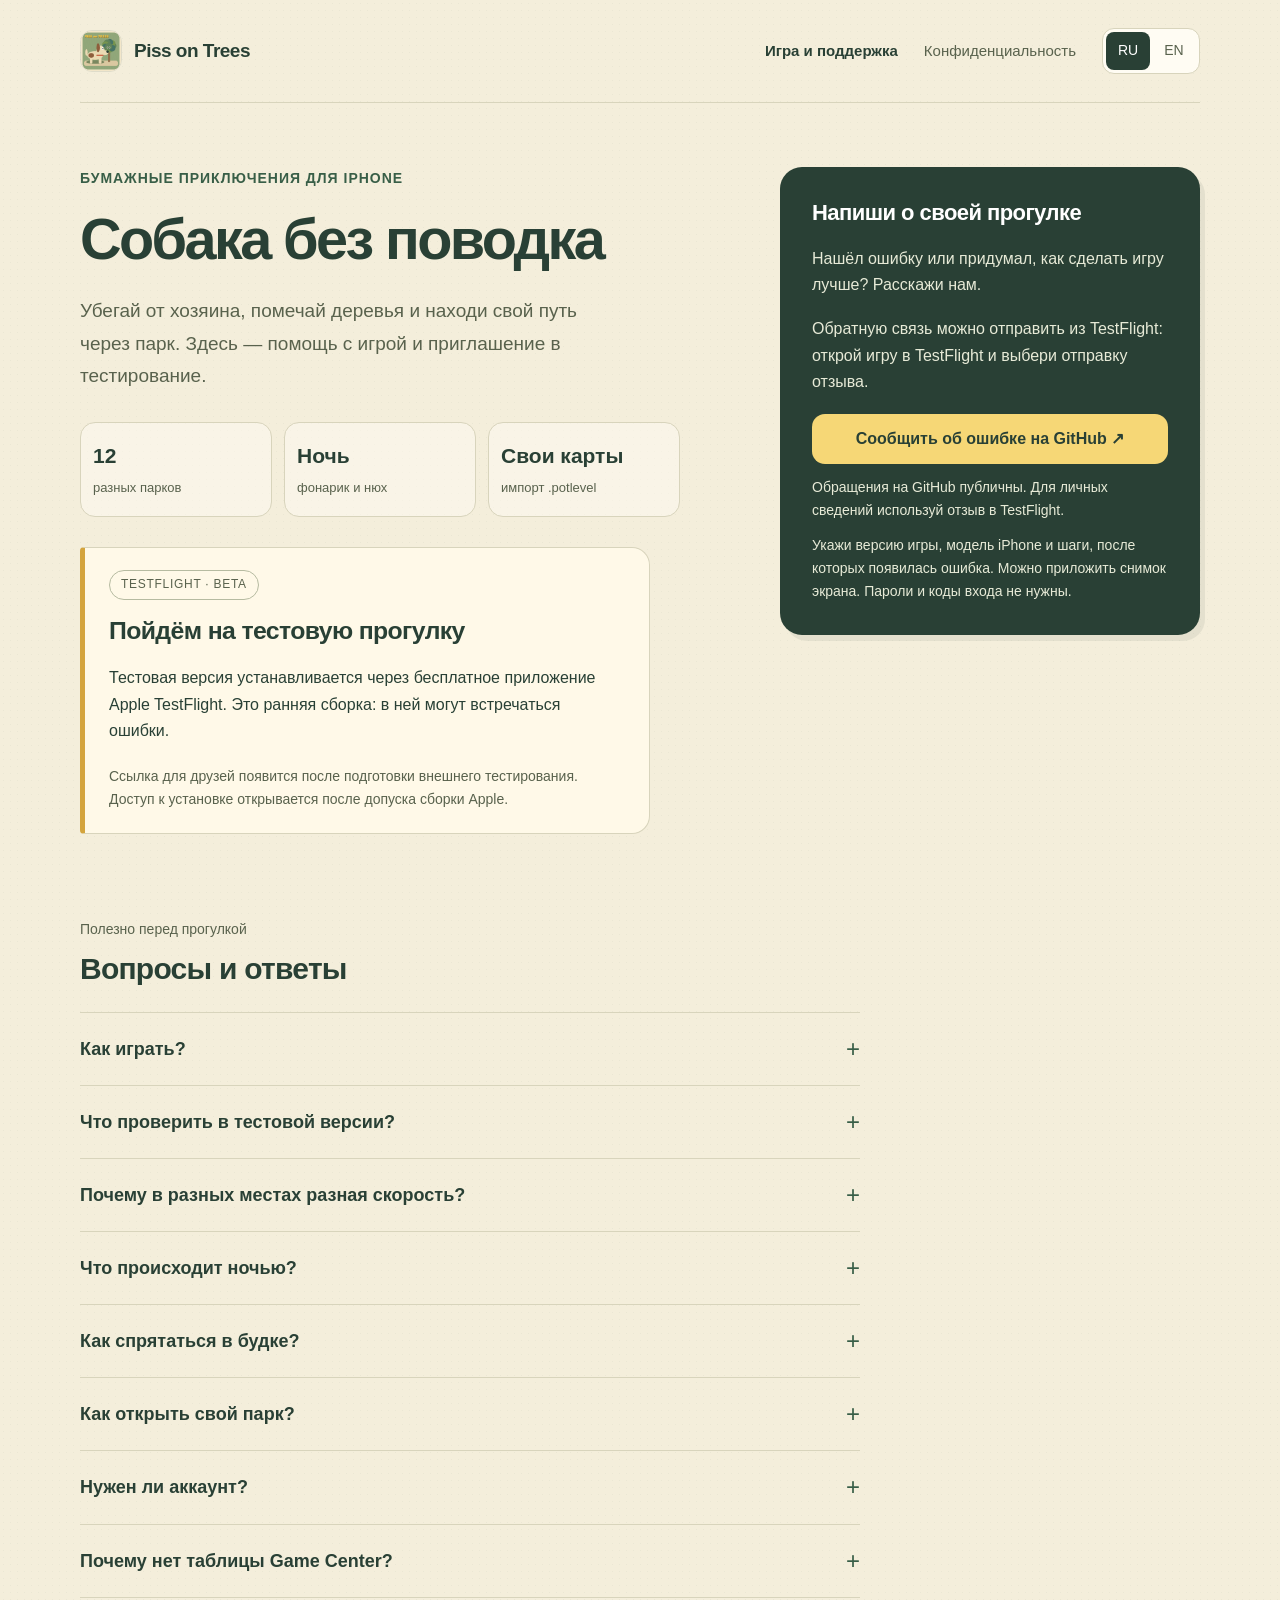
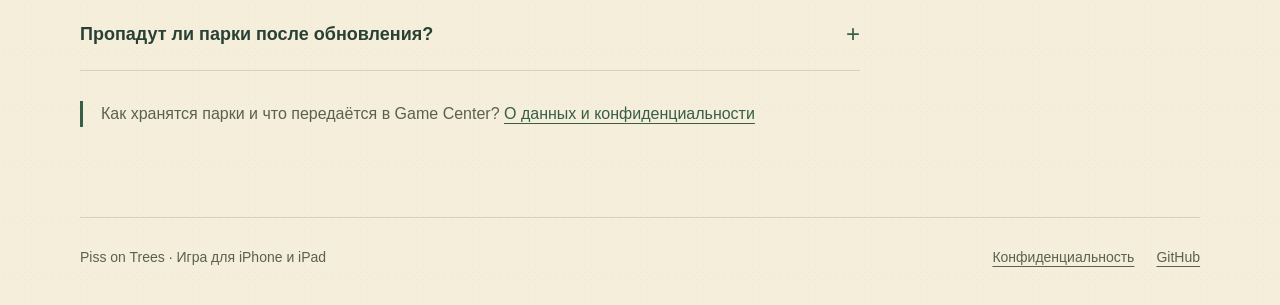
==== docs/index.html @ 1d7a7add "Add Piss on Trees support and privacy pages" ====
<!doctype html>
<html lang="ru"><head><meta charset="utf-8"><meta name="viewport" content="width=device-width,initial-scale=1"><meta name="color-scheme" content="light"><meta name="theme-color" content="#294035"><title>Собака без поводка · Piss on Trees</title><meta name="description" content="Piss on Trees для iPhone и iPad: игра, TestFlight, помощь и конфиденциальность."><meta name="referrer" content="strict-origin-when-cross-origin"><link rel="canonical" href="https://travinov.github.io/piss-on-trees-support/"><link rel="alternate" hreflang="ru" href="https://travinov.github.io/piss-on-trees-support/"><link rel="alternate" hreflang="en" href="https://travinov.github.io/piss-on-trees-support/en/"><link rel="icon" type="image/png" href="./assets/app-icon.png"><link rel="apple-touch-icon" href="./assets/app-icon.png"><link rel="stylesheet" href="./assets/site.css"><script src="./assets/site.js" defer></script></head><body><a class="skip" href="#main">Перейти к содержимому</a><div class="wrap"><header class="header"><a class="brand" href="./"><img src="./assets/app-icon.png" alt="" width="42" height="42">Piss on Trees</a><nav class="nav" aria-label="Основная навигация"><a href="./" aria-current="page">Игра и поддержка</a><a href="./privacy/">Конфиденциальность</a><div class="languages" aria-label="Язык сайта"><a href="./" lang="ru" hreflang="ru" aria-label="Русский" aria-current="true">RU</a><a href="./en/" lang="en" hreflang="en" aria-label="English">EN</a></div></nav></header><main id="main"><div class="intro"><div><p class="eyebrow">Бумажные приключения для iPhone</p><h1>Собака без поводка</h1><p class="lead">Убегай от хозяина, помечай деревья и находи свой путь через парк. Здесь — помощь с игрой и приглашение в тестирование.</p><div class="features"><div class="feature"><strong>12</strong><span>разных парков</span></div><div class="feature"><strong>Ночь</strong><span>фонарик и нюх</span></div><div class="feature"><strong>Свои карты</strong><span>импорт .potlevel</span></div></div><section class="beta" aria-labelledby="beta-title"><span class="badge">TestFlight · beta</span><h2 id="beta-title">Пойдём на тестовую прогулку</h2><p>Тестовая версия устанавливается через бесплатное приложение Apple TestFlight. Это ранняя сборка: в ней могут встречаться ошибки.</p><p class="privacy-state">Ссылка для друзей появится после подготовки внешнего тестирования. Доступ к установке открывается после допуска сборки Apple.</p></section></div><aside class="contact" aria-labelledby="contact-title"><h2 id="contact-title">Напиши о своей прогулке</h2><p>Нашёл ошибку или придумал, как сделать игру лучше? Расскажи нам.</p><p class="contact-pending">Обратную связь можно отправить из TestFlight: открой игру в TestFlight и выбери отправку отзыва.</p><a class="primary" href="https://github.com/travinov/piss-on-trees-support/issues">Сообщить об ошибке на GitHub ↗</a><p class="small">Обращения на GitHub публичны. Для личных сведений используй отзыв в TestFlight.</p><p class="small">Укажи версию игры, модель iPhone и шаги, после которых появилась ошибка. Можно приложить снимок экрана. Пароли и коды входа не нужны.</p></aside></div><section class="faq" aria-labelledby="faq-title"><p class="section-label">Полезно перед прогулкой</p><h2 id="faq-title">Вопросы и ответы</h2><details><summary>Как играть?</summary><div class="answer"><ol><li>Выбери «На прогулку!» и начни прогулку.</li><li>Управляй собакой экранными стрелками. Подойди к дереву и нажми «Пометить».</li><li>Отметь все деревья и избегай хозяев с поводками. Деревья тоже меняют положение.</li></ol></div></details><details><summary>Что проверить в тестовой версии?</summary><div class="answer"><p>Управление стрелками, отметку деревьев, скорость на разных покрытиях, погоню, паузу, продолжение прогулки и звук. На ночной карте проверь видимость в свете фонарика и области нюха; на карте с будкой — укрытие и выход из него.</p><p>Для ошибки полезны номер парка, версия сборки, шаги воспроизведения и снимок экрана.</p></div></details><details><summary>Почему в разных местах разная скорость?</summary><div class="answer"><p>Асфальт, песок, гравий и деревянный настил по-разному влияют на движение. Покрытия могут сочетаться в одной карте.</p></div></details><details><summary>Что происходит ночью?</summary><div class="answer"><p>В ночном парке деревья и ловцы скрыты вне света фонарика хозяина и области нюха собаки. Усиленный нюх помогает ненадолго увидеть больше.</p></div></details><details><summary>Как спрятаться в будке?</summary><div class="answer"><p>В парке с будкой подойди к её входу и воспользуйся появившейся кнопкой. Пока собака прячется, хозяева теряют её и ищут случайным образом. После выхода преследование может возобновиться.</p></div></details><details><summary>Как открыть свой парк?</summary><div class="answer"><p>Сохрани файл <code>.potlevel</code> в «Файлы» на iPhone и открой его в Piss on Trees. Импортированные карты доступны в разделе «Мои парки».</p><p>Изображения и элементы карты хранятся на устройстве. Ссылка на элементе откроется только после предупреждения с адресом и твоего подтверждения.</p></div></details><details><summary>Нужен ли аккаунт?</summary><div class="answer"><p>Для прогулок регистрация в игре не нужна. Game Center подключается отдельно в «Рекордах» и не обязателен для локальной игры.</p></div></details><details><summary>Почему нет таблицы Game Center?</summary><div class="answer"><p>Онлайн-таблица ещё проходит настройку и приёмку. Её доступность зависит от сборки и сервиса Apple. В 0.2.22 игра проверяет загрузку таблицы и показывает сообщение, если она недоступна. Локальные рекорды работают независимо.</p></div></details><details><summary>Пропадут ли парки после обновления?</summary><div class="answer"><p>Обычное обновление рассчитано на сохранение локальных парков и прогресса. Сохраняй исходные файлы своих карт отдельно. Удаление приложения с устройства может удалить его локальные данные.</p></div></details></section><p class="note">Как хранятся парки и что передаётся в Game Center? <a href="./privacy/">О данных и конфиденциальности</a></p></main><footer class="footer"><p>Piss on Trees · Игра для iPhone и iPad</p><div class="footer-links"><a href="./privacy/">Конфиденциальность</a><a href="https://github.com/travinov/piss-on-trees-support/issues">GitHub</a></div></footer></div></body></html>
---- docs/assets/site.css ----
:root{color-scheme:light;--bg:#f4eedb;--paper:#fffcf3;--ink:#294035;--muted:#59624d;--line:#d8d4bc;--accent:#385e47;--focus:#a4482c;--radius:22px;font-family:-apple-system,BlinkMacSystemFont,"Segoe UI",sans-serif;font-size:16px}
*{box-sizing:border-box}html{scroll-behavior:smooth;scroll-padding-top:28px}body{margin:0;background:var(--bg);color:var(--ink);line-height:1.65}a{color:var(--accent);text-underline-offset:4px}button,input{font:inherit}button,a,summary{-webkit-tap-highlight-color:transparent}a,button,summary{touch-action:manipulation}a:focus-visible,button:focus-visible,summary:focus-visible{outline:3px solid var(--focus);outline-offset:5px}::selection{background:#f6d776}img{max-width:100%;display:block}.wrap{width:min(1120px,calc(100% - 64px));margin-inline:auto}.skip{position:absolute;left:24px;top:-100px;padding:12px 20px;background:var(--paper);z-index:5}.skip:focus{top:16px}
.header{display:flex;align-items:center;justify-content:space-between;gap:24px;padding-block:28px;border-bottom:1px solid var(--line)}.brand{display:flex;align-items:center;gap:12px;text-decoration:none;color:var(--ink);font-size:19px;font-weight:700;letter-spacing:-.4px}.brand img{width:42px;height:42px;border-radius:12px}.nav{display:flex;align-items:center;gap:26px}.nav>a{font-size:15px;color:var(--muted);text-decoration:none;padding-block:10px}.nav>a[aria-current=page]{color:var(--ink);font-weight:650}.languages{display:flex;gap:2px;border:1px solid var(--line);padding:3px;border-radius:12px;background:var(--paper)}.languages a{display:grid;place-items:center;min-height:38px;min-width:44px;padding:3px 11px;color:var(--muted);font-size:14px;text-decoration:none;border-radius:8px}.languages a[aria-current=true]{background:var(--ink);color:white}
main{padding-block:64px 72px}.intro{display:grid;grid-template-columns:1fr 420px;gap:72px;align-items:start}.eyebrow{margin:0 0 18px;color:var(--accent);font-size:14px;font-weight:650;letter-spacing:.07em;text-transform:uppercase}h1{font-size:clamp(2.2rem,4.5vw,3.65rem);letter-spacing:-.045em;line-height:1.1;font-weight:680;margin:0 0 24px;max-width:650px}h2{font-size:1.55rem;line-height:1.3;letter-spacing:-.025em;margin:0 0 18px}p{margin:0 0 18px}.lead{font-size:19px;color:var(--muted);max-width:540px;line-height:1.7}.contact{background:var(--ink);color:#fff;border-radius:var(--radius);padding:32px;box-shadow:0 16px 40px #142d4610}.contact h2{font-size:22px}.contact p{color:#e7ead7;font-size:16px}.contact .email{font-size:16px;color:#fff;text-decoration:none;overflow-wrap:anywhere}.contact .email:hover{text-decoration:underline}.contact .email-line{display:flex;align-items:center;gap:8px;justify-content:space-between;margin-block:24px 20px}.copy{display:grid;place-items:center;flex:none;width:44px;height:44px;border:1px solid #82927b;border-radius:12px;background:transparent;color:white;cursor:pointer}.copy:hover{background:#3b5744}.copy svg{width:20px;height:20px;fill:none;stroke:currentColor;stroke-width:1.8}.primary{display:flex;align-items:center;justify-content:center;gap:10px;min-height:50px;padding:12px 18px;border-radius:13px;background:#fff;color:var(--ink);font-weight:650;text-decoration:none;transition:background .18s,transform .18s}.primary:hover{background:#f6d776;transform:translateY(-1px)}.primary span{font-size:19px}.copy-status{display:block;min-height:24px;margin-top:8px;color:#e7ead7;font-size:14px}.contact .small{font-size:14px;margin:12px 0 0;color:#e7ead7}
.faq{max-width:780px;margin-top:72px}.section-label{color:var(--muted);font-size:14px;margin:0 0 8px}.faq>h2{font-size:30px;margin-bottom:24px}.faq details{border-top:1px solid var(--line)}.faq details:last-child{border-bottom:1px solid var(--line)}summary{display:flex;align-items:center;justify-content:space-between;gap:20px;padding:23px 0;font-size:18px;font-weight:590;line-height:1.45;list-style:none;cursor:pointer}summary::-webkit-details-marker{display:none}summary::after{content:'+';font-size:24px;line-height:1;font-weight:400;flex:none;color:var(--accent)}details[open] summary::after{content:'−'}.answer{padding:0 34px 24px 0;color:var(--muted)}.answer p:last-child{margin-bottom:0}.answer ol{padding-left:22px;margin:0}.answer li+li{margin-top:8px}.note{border-left:3px solid var(--accent);padding-left:18px;margin-top:30px;color:var(--muted);font-size:16px;max-width:760px}
.footer{display:flex;flex-wrap:wrap;align-items:center;justify-content:space-between;gap:16px;padding-block:28px 36px;border-top:1px solid var(--line);font-size:14px;color:var(--muted)}.footer p{margin:0}.footer a{color:var(--muted)}.footer-links{display:flex;flex-wrap:wrap;gap:22px}.legal-head{max-width:860px;min-width:0}.legal-head h1{font-size:clamp(2rem,4.2vw,3.1rem);overflow-wrap:anywhere;hyphens:auto}.updated{font-size:14px;color:var(--muted);margin-bottom:18px}.legal-layout{display:grid;grid-template-columns:220px minmax(0,1fr);gap:60px;margin-top:46px}.contents{font-size:14px;align-self:start;position:sticky;top:30px}.contents p{font-weight:650;color:var(--ink)}.contents a{display:block;text-decoration:none;color:var(--muted);padding:7px 0}.contents a:hover{color:var(--accent)}.legal{max-width:750px}.legal section+section{margin-top:40px;padding-top:36px;border-top:1px solid var(--line)}.legal p,.legal li{color:var(--muted)}.legal strong{color:var(--ink)}.legal ul{padding-left:22px}.legal li+li{margin-top:8px}.legal h2{scroll-margin-top:30px}.legal a{overflow-wrap:anywhere}.data-list{display:grid;gap:0;margin:22px 0}.data-list>div{padding:16px 0;border-bottom:1px solid var(--line)}.data-list dt{font-weight:650;margin-bottom:4px}.data-list dd{margin:0;color:var(--muted)}.owner{margin-top:24px;font-size:16px;color:var(--muted)}
@media(max-width:900px){.intro{grid-template-columns:1fr 360px;gap:32px}.nav{gap:16px}.legal-layout{grid-template-columns:170px minmax(0,1fr);gap:32px}.contact{padding:26px}}
@media(max-width:700px){.wrap{width:calc(100% - 40px)}.header{position:relative;padding-block:20px;gap:20px;flex-wrap:wrap}.nav{width:100%;justify-content:space-between;gap:12px}.languages{position:absolute;top:20px;right:0;margin-left:0}.brand{padding-right:108px}.brand img{width:36px;height:36px}.nav>a{font-size:14px}main{padding-block:40px 48px}.intro{grid-template-columns:1fr;gap:26px}h1{font-size:2.55rem;margin-bottom:20px}.lead{font-size:18px}.eyebrow{margin-bottom:14px}.contact{padding:26px}.faq{margin-top:46px}.faq>h2{font-size:27px}summary{font-size:17px;padding-block:21px}.answer{padding-right:8px}.footer{align-items:flex-start;flex-direction:column;padding-block:24px}.legal-layout{grid-template-columns:1fr;gap:32px;margin-top:28px}.contents{position:static;border-bottom:1px solid var(--line);padding-bottom:22px}.legal h2{font-size:23px}}
@media(prefers-reduced-motion:reduce){html{scroll-behavior:auto}*,*::before,*::after{transition:none!important;animation:none!important}.primary:hover{transform:none}}

body{background-image:radial-gradient(#2940350b .7px,transparent .7px);background-size:7px 7px}.brand{letter-spacing:-.5px}.brand img{border:1px solid #2940351a}.contact{box-shadow:5px 6px 0 #29403514}.intro{padding-bottom:12px}.beta{margin-top:30px;max-width:570px;background:#fff9e8;border:1px solid var(--line);border-left:5px solid #d4a43d;padding:22px 24px;border-radius:4px 18px 18px 4px}.beta .primary{background:var(--ink);color:var(--paper);margin-top:16px;display:inline-flex;padding-inline:25px}.beta .primary:hover{background:#385e47}.beta p:last-child{margin-bottom:0}.badge{display:inline-block;border:1px solid #b6bba1;border-radius:99px;padding:4px 11px;font-size:12px;letter-spacing:.06em;text-transform:uppercase;color:var(--muted);margin-bottom:15px}.features{display:grid;grid-template-columns:repeat(3,minmax(0,1fr));gap:12px;margin-top:30px;max-width:600px}.feature{padding:16px 12px;border:1px solid var(--line);border-radius:15px;background:#fffcf380}.feature strong{display:block;font-size:21px}.feature span{font-size:13px;color:var(--muted)}.contact .primary{background:#f6d776}.contact .primary:hover{background:#ffe395}.privacy-state{margin-top:20px;color:var(--muted);font-size:14px}@media(max-width:700px){.features{gap:8px}.feature{padding:13px 9px}.feature strong{font-size:18px}.brand{font-size:17px}.beta{padding:19px}.contact .email{font-size:15px}}

.footer-links a{min-width:0;overflow-wrap:anywhere}.contact-pending{color:#e7ead7}
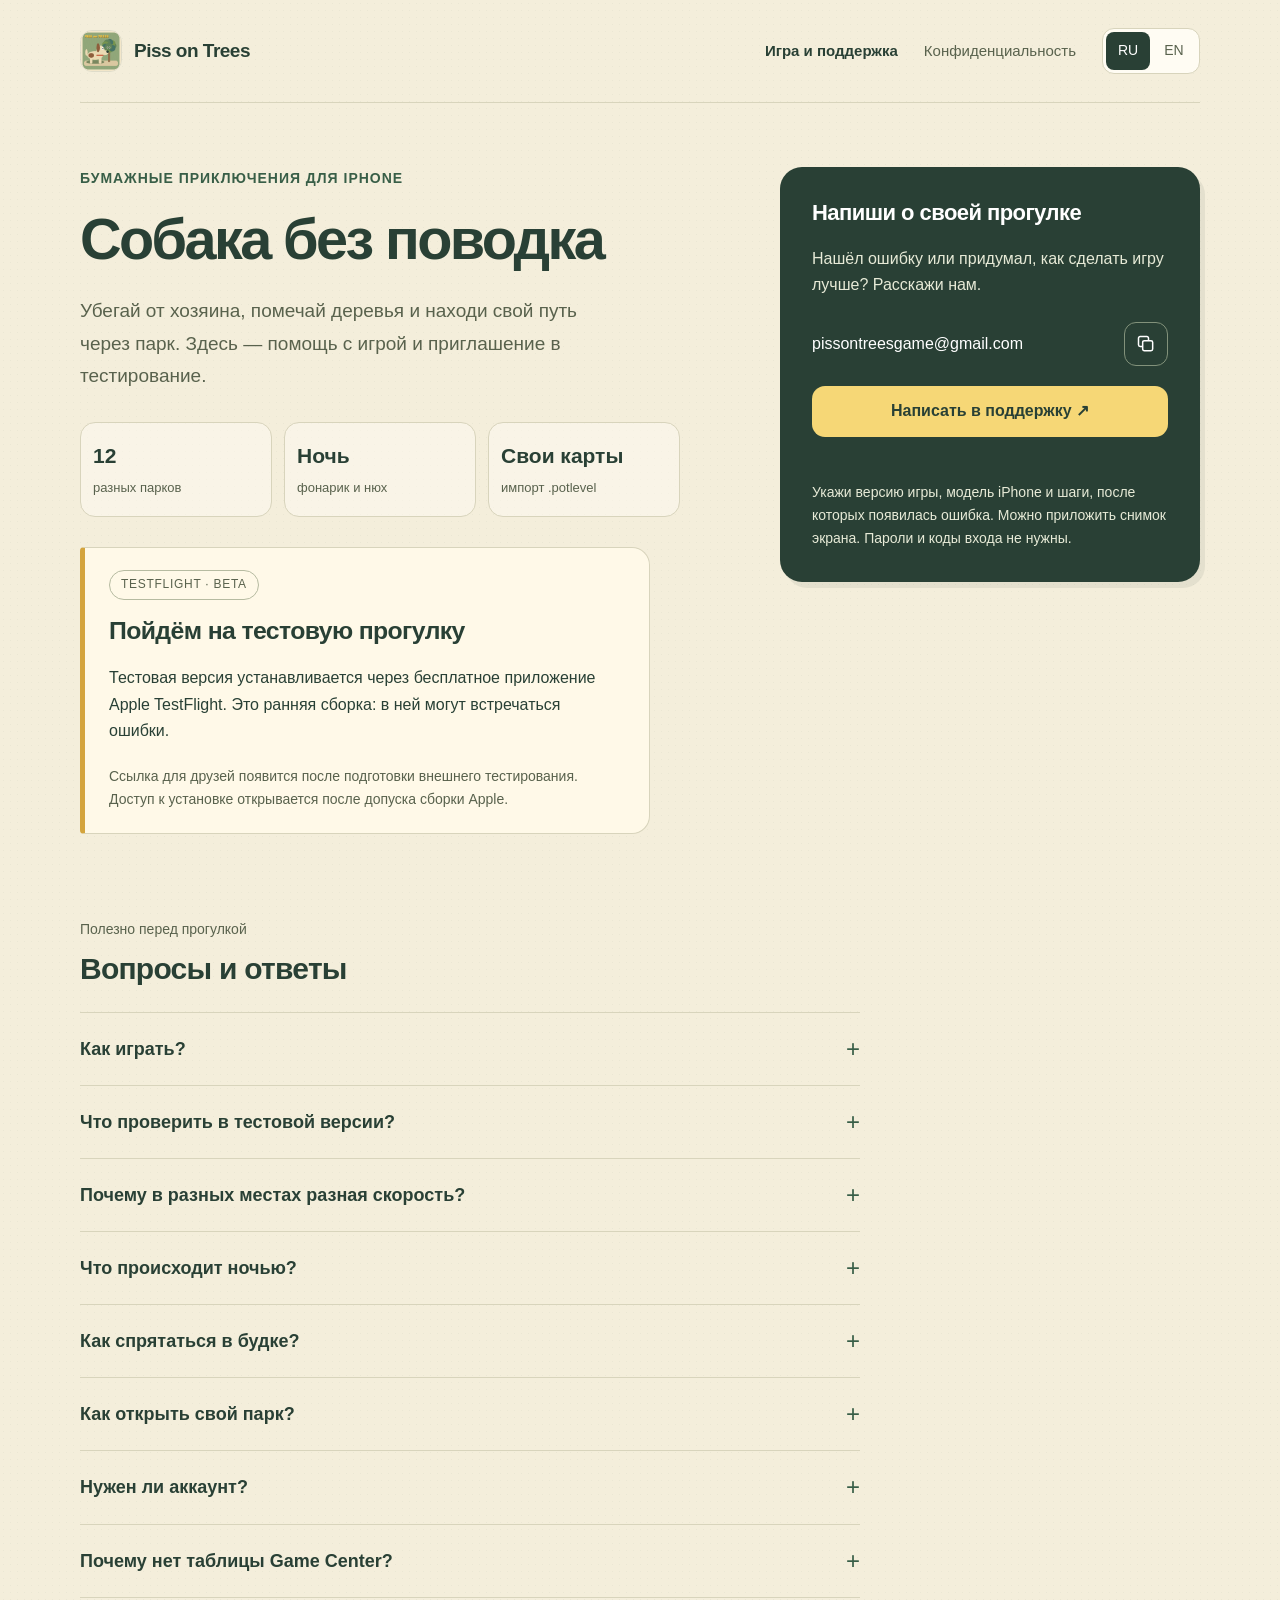
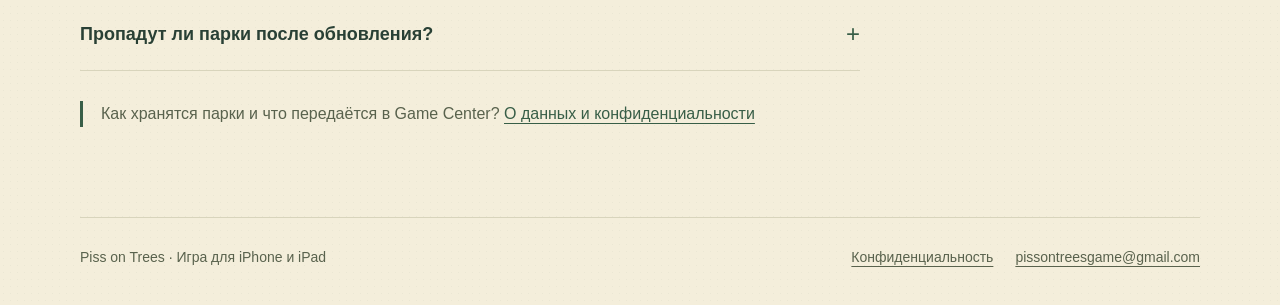
==== commit b9e0a26e: "Publish approved game support email" ====
--- a/docs/index.html
+++ b/docs/index.html
@@ -1,2 +1,2 @@
 <!doctype html>
-<html lang="ru"><head><meta charset="utf-8"><meta name="viewport" content="width=device-width,initial-scale=1"><meta name="color-scheme" content="light"><meta name="theme-color" content="#294035"><title>Собака без поводка · Piss on Trees</title><meta name="description" content="Piss on Trees для iPhone и iPad: игра, TestFlight, помощь и конфиденциальность."><meta name="referrer" content="strict-origin-when-cross-origin"><link rel="canonical" href="https://travinov.github.io/piss-on-trees-support/"><link rel="alternate" hreflang="ru" href="https://travinov.github.io/piss-on-trees-support/"><link rel="alternate" hreflang="en" href="https://travinov.github.io/piss-on-trees-support/en/"><link rel="icon" type="image/png" href="./assets/app-icon.png"><link rel="apple-touch-icon" href="./assets/app-icon.png"><link rel="stylesheet" href="./assets/site.css"><script src="./assets/site.js" defer></script></head><body><a class="skip" href="#main">Перейти к содержимому</a><div class="wrap"><header class="header"><a class="brand" href="./"><img src="./assets/app-icon.png" alt="" width="42" height="42">Piss on Trees</a><nav class="nav" aria-label="Основная навигация"><a href="./" aria-current="page">Игра и поддержка</a><a href="./privacy/">Конфиденциальность</a><div class="languages" aria-label="Язык сайта"><a href="./" lang="ru" hreflang="ru" aria-label="Русский" aria-current="true">RU</a><a href="./en/" lang="en" hreflang="en" aria-label="English">EN</a></div></nav></header><main id="main"><div class="intro"><div><p class="eyebrow">Бумажные приключения для iPhone</p><h1>Собака без поводка</h1><p class="lead">Убегай от хозяина, помечай деревья и находи свой путь через парк. Здесь — помощь с игрой и приглашение в тестирование.</p><div class="features"><div class="feature"><strong>12</strong><span>разных парков</span></div><div class="feature"><strong>Ночь</strong><span>фонарик и нюх</span></div><div class="feature"><strong>Свои карты</strong><span>импорт .potlevel</span></div></div><section class="beta" aria-labelledby="beta-title"><span class="badge">TestFlight · beta</span><h2 id="beta-title">Пойдём на тестовую прогулку</h2><p>Тестовая версия устанавливается через бесплатное приложение Apple TestFlight. Это ранняя сборка: в ней могут встречаться ошибки.</p><p class="privacy-state">Ссылка для друзей появится после подготовки внешнего тестирования. Доступ к установке открывается после допуска сборки Apple.</p></section></div><aside class="contact" aria-labelledby="contact-title"><h2 id="contact-title">Напиши о своей прогулке</h2><p>Нашёл ошибку или придумал, как сделать игру лучше? Расскажи нам.</p><p class="contact-pending">Обратную связь можно отправить из TestFlight: открой игру в TestFlight и выбери отправку отзыва.</p><a class="primary" href="https://github.com/travinov/piss-on-trees-support/issues">Сообщить об ошибке на GitHub ↗</a><p class="small">Обращения на GitHub публичны. Для личных сведений используй отзыв в TestFlight.</p><p class="small">Укажи версию игры, модель iPhone и шаги, после которых появилась ошибка. Можно приложить снимок экрана. Пароли и коды входа не нужны.</p></aside></div><section class="faq" aria-labelledby="faq-title"><p class="section-label">Полезно перед прогулкой</p><h2 id="faq-title">Вопросы и ответы</h2><details><summary>Как играть?</summary><div class="answer"><ol><li>Выбери «На прогулку!» и начни прогулку.</li><li>Управляй собакой экранными стрелками. Подойди к дереву и нажми «Пометить».</li><li>Отметь все деревья и избегай хозяев с поводками. Деревья тоже меняют положение.</li></ol></div></details><details><summary>Что проверить в тестовой версии?</summary><div class="answer"><p>Управление стрелками, отметку деревьев, скорость на разных покрытиях, погоню, паузу, продолжение прогулки и звук. На ночной карте проверь видимость в свете фонарика и области нюха; на карте с будкой — укрытие и выход из него.</p><p>Для ошибки полезны номер парка, версия сборки, шаги воспроизведения и снимок экрана.</p></div></details><details><summary>Почему в разных местах разная скорость?</summary><div class="answer"><p>Асфальт, песок, гравий и деревянный настил по-разному влияют на движение. Покрытия могут сочетаться в одной карте.</p></div></details><details><summary>Что происходит ночью?</summary><div class="answer"><p>В ночном парке деревья и ловцы скрыты вне света фонарика хозяина и области нюха собаки. Усиленный нюх помогает ненадолго увидеть больше.</p></div></details><details><summary>Как спрятаться в будке?</summary><div class="answer"><p>В парке с будкой подойди к её входу и воспользуйся появившейся кнопкой. Пока собака прячется, хозяева теряют её и ищут случайным образом. После выхода преследование может возобновиться.</p></div></details><details><summary>Как открыть свой парк?</summary><div class="answer"><p>Сохрани файл <code>.potlevel</code> в «Файлы» на iPhone и открой его в Piss on Trees. Импортированные карты доступны в разделе «Мои парки».</p><p>Изображения и элементы карты хранятся на устройстве. Ссылка на элементе откроется только после предупреждения с адресом и твоего подтверждения.</p></div></details><details><summary>Нужен ли аккаунт?</summary><div class="answer"><p>Для прогулок регистрация в игре не нужна. Game Center подключается отдельно в «Рекордах» и не обязателен для локальной игры.</p></div></details><details><summary>Почему нет таблицы Game Center?</summary><div class="answer"><p>Онлайн-таблица ещё проходит настройку и приёмку. Её доступность зависит от сборки и сервиса Apple. В 0.2.22 игра проверяет загрузку таблицы и показывает сообщение, если она недоступна. Локальные рекорды работают независимо.</p></div></details><details><summary>Пропадут ли парки после обновления?</summary><div class="answer"><p>Обычное обновление рассчитано на сохранение локальных парков и прогресса. Сохраняй исходные файлы своих карт отдельно. Удаление приложения с устройства может удалить его локальные данные.</p></div></details></section><p class="note">Как хранятся парки и что передаётся в Game Center? <a href="./privacy/">О данных и конфиденциальности</a></p></main><footer class="footer"><p>Piss on Trees · Игра для iPhone и iPad</p><div class="footer-links"><a href="./privacy/">Конфиденциальность</a><a href="https://github.com/travinov/piss-on-trees-support/issues">GitHub</a></div></footer></div></body></html>
+<html lang="ru"><head><meta charset="utf-8"><meta name="viewport" content="width=device-width,initial-scale=1"><meta name="color-scheme" content="light"><meta name="theme-color" content="#294035"><title>Собака без поводка · Piss on Trees</title><meta name="description" content="Piss on Trees для iPhone и iPad: игра, TestFlight, помощь и конфиденциальность."><meta name="referrer" content="strict-origin-when-cross-origin"><link rel="canonical" href="https://travinov.github.io/piss-on-trees-support/"><link rel="alternate" hreflang="ru" href="https://travinov.github.io/piss-on-trees-support/"><link rel="alternate" hreflang="en" href="https://travinov.github.io/piss-on-trees-support/en/"><link rel="icon" type="image/png" href="./assets/app-icon.png"><link rel="apple-touch-icon" href="./assets/app-icon.png"><link rel="stylesheet" href="./assets/site.css"><script src="./assets/site.js" defer></script></head><body><a class="skip" href="#main">Перейти к содержимому</a><div class="wrap"><header class="header"><a class="brand" href="./"><img src="./assets/app-icon.png" alt="" width="42" height="42">Piss on Trees</a><nav class="nav" aria-label="Основная навигация"><a href="./" aria-current="page">Игра и поддержка</a><a href="./privacy/">Конфиденциальность</a><div class="languages" aria-label="Язык сайта"><a href="./" lang="ru" hreflang="ru" aria-label="Русский" aria-current="true">RU</a><a href="./en/" lang="en" hreflang="en" aria-label="English">EN</a></div></nav></header><main id="main"><div class="intro"><div><p class="eyebrow">Бумажные приключения для iPhone</p><h1>Собака без поводка</h1><p class="lead">Убегай от хозяина, помечай деревья и находи свой путь через парк. Здесь — помощь с игрой и приглашение в тестирование.</p><div class="features"><div class="feature"><strong>12</strong><span>разных парков</span></div><div class="feature"><strong>Ночь</strong><span>фонарик и нюх</span></div><div class="feature"><strong>Свои карты</strong><span>импорт .potlevel</span></div></div><section class="beta" aria-labelledby="beta-title"><span class="badge">TestFlight · beta</span><h2 id="beta-title">Пойдём на тестовую прогулку</h2><p>Тестовая версия устанавливается через бесплатное приложение Apple TestFlight. Это ранняя сборка: в ней могут встречаться ошибки.</p><p class="privacy-state">Ссылка для друзей появится после подготовки внешнего тестирования. Доступ к установке открывается после допуска сборки Apple.</p></section></div><aside class="contact" aria-labelledby="contact-title"><h2 id="contact-title">Напиши о своей прогулке</h2><p>Нашёл ошибку или придумал, как сделать игру лучше? Расскажи нам.</p><div class="email-line"><a class="email" href="mailto:pissontreesgame@gmail.com?subject=Piss%20on%20Trees%20%E2%80%94%20%D0%BE%D0%B1%D1%80%D0%B0%D1%82%D0%BD%D0%B0%D1%8F%20%D1%81%D0%B2%D1%8F%D0%B7%D1%8C&amp;body=%D0%97%D0%B4%D1%80%D0%B0%D0%B2%D1%81%D1%82%D0%B2%D1%83%D0%B9%D1%82%D0%B5%21%0D%0A%0D%0A%D0%A7%D1%82%D0%BE%20%D0%BF%D1%80%D0%BE%D0%B8%D0%B7%D0%BE%D1%88%D0%BB%D0%BE%3A%0D%0A%0D%0A%D0%A7%D1%82%D0%BE%20%D0%BE%D0%B6%D0%B8%D0%B4%D0%B0%D0%BB%D0%BE%D1%81%D1%8C%3A%0D%0A%0D%0A%D0%92%D0%B5%D1%80%D1%81%D0%B8%D1%8F%20%D0%B8%D0%B3%D1%80%D1%8B%20%D0%B8%20%D0%BD%D0%BE%D0%BC%D0%B5%D1%80%20%D1%81%D0%B1%D0%BE%D1%80%D0%BA%D0%B8%3A%0D%0A%D0%9C%D0%BE%D0%B4%D0%B5%D0%BB%D1%8C%20%D1%83%D1%81%D1%82%D1%80%D0%BE%D0%B9%D1%81%D1%82%D0%B2%D0%B0%20%D0%B8%20%D0%B2%D0%B5%D1%80%D1%81%D0%B8%D1%8F%20iOS%3A%0D%0A">pissontreesgame<wbr>@gmail.com</a><button class="copy" type="button" data-copy-email="pissontreesgame@gmail.com" data-success="Адрес скопирован" data-fallback="Выдели адрес и скопируй его вручную." aria-label="Скопировать email" aria-describedby="copy-status"><svg viewBox="0 0 24 24" aria-hidden="true"><rect x="8" y="8" width="12" height="12" rx="2"/><path d="M15 8V5a2 2 0 0 0-2-2H5a2 2 0 0 0-2 2v8a2 2 0 0 0 2 2h3"/></svg></button></div><a class="primary" href="mailto:pissontreesgame@gmail.com?subject=Piss%20on%20Trees%20%E2%80%94%20%D0%BE%D0%B1%D1%80%D0%B0%D1%82%D0%BD%D0%B0%D1%8F%20%D1%81%D0%B2%D1%8F%D0%B7%D1%8C&amp;body=%D0%97%D0%B4%D1%80%D0%B0%D0%B2%D1%81%D1%82%D0%B2%D1%83%D0%B9%D1%82%D0%B5%21%0D%0A%0D%0A%D0%A7%D1%82%D0%BE%20%D0%BF%D1%80%D0%BE%D0%B8%D0%B7%D0%BE%D1%88%D0%BB%D0%BE%3A%0D%0A%0D%0A%D0%A7%D1%82%D0%BE%20%D0%BE%D0%B6%D0%B8%D0%B4%D0%B0%D0%BB%D0%BE%D1%81%D1%8C%3A%0D%0A%0D%0A%D0%92%D0%B5%D1%80%D1%81%D0%B8%D1%8F%20%D0%B8%D0%B3%D1%80%D1%8B%20%D0%B8%20%D0%BD%D0%BE%D0%BC%D0%B5%D1%80%20%D1%81%D0%B1%D0%BE%D1%80%D0%BA%D0%B8%3A%0D%0A%D0%9C%D0%BE%D0%B4%D0%B5%D0%BB%D1%8C%20%D1%83%D1%81%D1%82%D1%80%D0%BE%D0%B9%D1%81%D1%82%D0%B2%D0%B0%20%D0%B8%20%D0%B2%D0%B5%D1%80%D1%81%D0%B8%D1%8F%20iOS%3A%0D%0A">Написать в поддержку ↗</a><span id="copy-status" class="copy-status" role="status" aria-live="polite"></span><p class="small">Укажи версию игры, модель iPhone и шаги, после которых появилась ошибка. Можно приложить снимок экрана. Пароли и коды входа не нужны.</p></aside></div><section class="faq" aria-labelledby="faq-title"><p class="section-label">Полезно перед прогулкой</p><h2 id="faq-title">Вопросы и ответы</h2><details><summary>Как играть?</summary><div class="answer"><ol><li>Выбери «На прогулку!» и начни прогулку.</li><li>Управляй собакой экранными стрелками. Подойди к дереву и нажми «Пометить».</li><li>Отметь все деревья и избегай хозяев с поводками. Деревья тоже меняют положение.</li></ol></div></details><details><summary>Что проверить в тестовой версии?</summary><div class="answer"><p>Управление стрелками, отметку деревьев, скорость на разных покрытиях, погоню, паузу, продолжение прогулки и звук. На ночной карте проверь видимость в свете фонарика и области нюха; на карте с будкой — укрытие и выход из него.</p><p>Для ошибки полезны номер парка, версия сборки, шаги воспроизведения и снимок экрана.</p></div></details><details><summary>Почему в разных местах разная скорость?</summary><div class="answer"><p>Асфальт, песок, гравий и деревянный настил по-разному влияют на движение. Покрытия могут сочетаться в одной карте.</p></div></details><details><summary>Что происходит ночью?</summary><div class="answer"><p>В ночном парке деревья и ловцы скрыты вне света фонарика хозяина и области нюха собаки. Усиленный нюх помогает ненадолго увидеть больше.</p></div></details><details><summary>Как спрятаться в будке?</summary><div class="answer"><p>В парке с будкой подойди к её входу и воспользуйся появившейся кнопкой. Пока собака прячется, хозяева теряют её и ищут случайным образом. После выхода преследование может возобновиться.</p></div></details><details><summary>Как открыть свой парк?</summary><div class="answer"><p>Сохрани файл <code>.potlevel</code> в «Файлы» на iPhone и открой его в Piss on Trees. Импортированные карты доступны в разделе «Мои парки».</p><p>Изображения и элементы карты хранятся на устройстве. Ссылка на элементе откроется только после предупреждения с адресом и твоего подтверждения.</p></div></details><details><summary>Нужен ли аккаунт?</summary><div class="answer"><p>Для прогулок регистрация в игре не нужна. Game Center подключается отдельно в «Рекордах» и не обязателен для локальной игры.</p></div></details><details><summary>Почему нет таблицы Game Center?</summary><div class="answer"><p>Онлайн-таблица ещё проходит настройку и приёмку. Её доступность зависит от сборки и сервиса Apple. В 0.2.22 игра проверяет загрузку таблицы и показывает сообщение, если она недоступна. Локальные рекорды работают независимо.</p></div></details><details><summary>Пропадут ли парки после обновления?</summary><div class="answer"><p>Обычное обновление рассчитано на сохранение локальных парков и прогресса. Сохраняй исходные файлы своих карт отдельно. Удаление приложения с устройства может удалить его локальные данные.</p></div></details></section><p class="note">Как хранятся парки и что передаётся в Game Center? <a href="./privacy/">О данных и конфиденциальности</a></p></main><footer class="footer"><p>Piss on Trees · Игра для iPhone и iPad</p><div class="footer-links"><a href="./privacy/">Конфиденциальность</a><a href="mailto:pissontreesgame@gmail.com">pissontreesgame@gmail.com</a></div></footer></div></body></html>
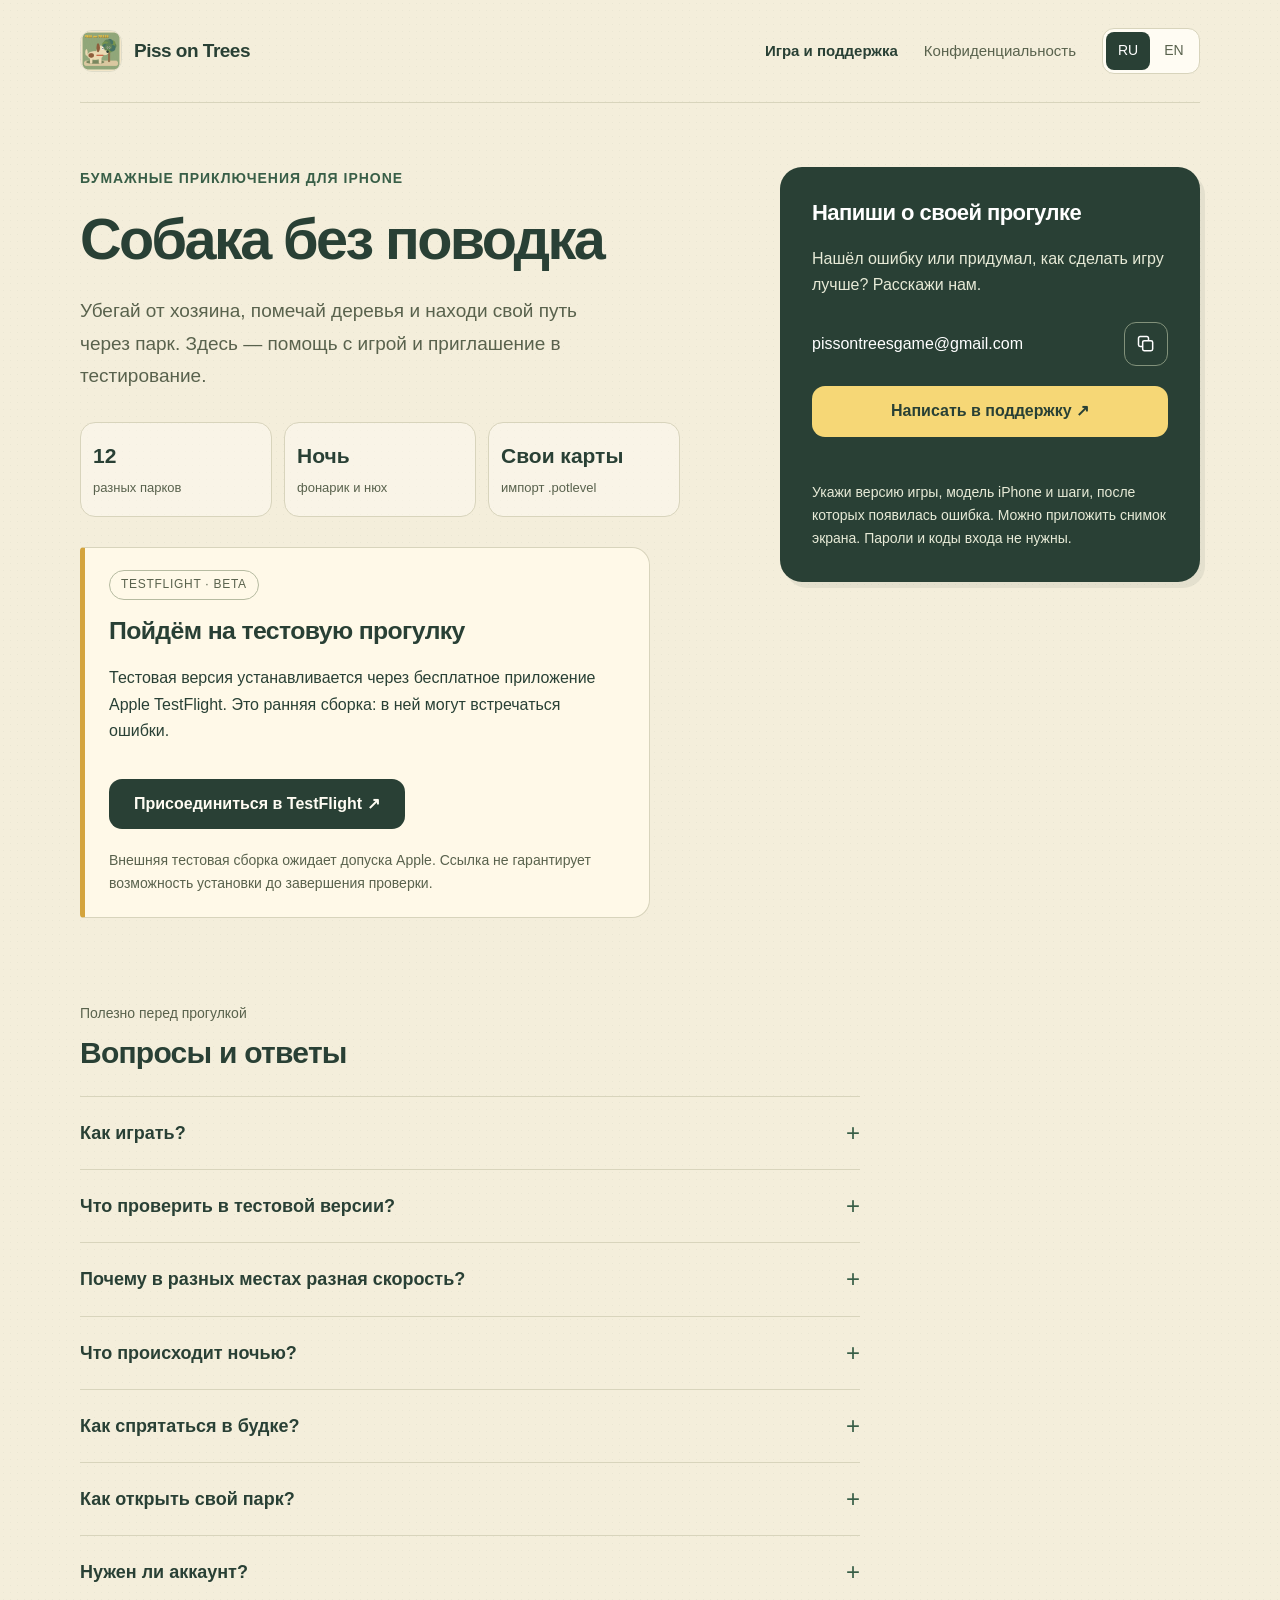
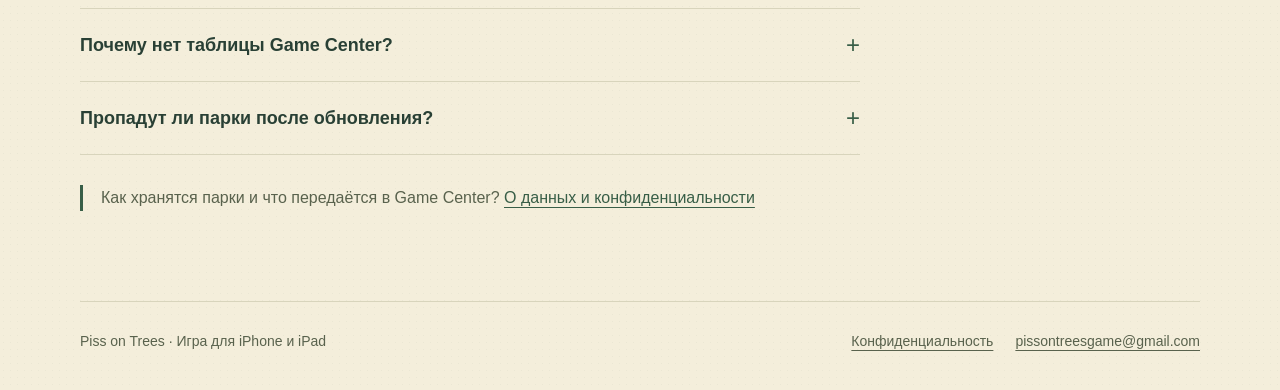
==== commit 289c9e45: "Add external TestFlight invitation with Apple review notice" ====
--- a/docs/index.html
+++ b/docs/index.html
@@ -1,2 +1,2 @@
 <!doctype html>
-<html lang="ru"><head><meta charset="utf-8"><meta name="viewport" content="width=device-width,initial-scale=1"><meta name="color-scheme" content="light"><meta name="theme-color" content="#294035"><title>Собака без поводка · Piss on Trees</title><meta name="description" content="Piss on Trees для iPhone и iPad: игра, TestFlight, помощь и конфиденциальность."><meta name="referrer" content="strict-origin-when-cross-origin"><link rel="canonical" href="https://travinov.github.io/piss-on-trees-support/"><link rel="alternate" hreflang="ru" href="https://travinov.github.io/piss-on-trees-support/"><link rel="alternate" hreflang="en" href="https://travinov.github.io/piss-on-trees-support/en/"><link rel="icon" type="image/png" href="./assets/app-icon.png"><link rel="apple-touch-icon" href="./assets/app-icon.png"><link rel="stylesheet" href="./assets/site.css"><script src="./assets/site.js" defer></script></head><body><a class="skip" href="#main">Перейти к содержимому</a><div class="wrap"><header class="header"><a class="brand" href="./"><img src="./assets/app-icon.png" alt="" width="42" height="42">Piss on Trees</a><nav class="nav" aria-label="Основная навигация"><a href="./" aria-current="page">Игра и поддержка</a><a href="./privacy/">Конфиденциальность</a><div class="languages" aria-label="Язык сайта"><a href="./" lang="ru" hreflang="ru" aria-label="Русский" aria-current="true">RU</a><a href="./en/" lang="en" hreflang="en" aria-label="English">EN</a></div></nav></header><main id="main"><div class="intro"><div><p class="eyebrow">Бумажные приключения для iPhone</p><h1>Собака без поводка</h1><p class="lead">Убегай от хозяина, помечай деревья и находи свой путь через парк. Здесь — помощь с игрой и приглашение в тестирование.</p><div class="features"><div class="feature"><strong>12</strong><span>разных парков</span></div><div class="feature"><strong>Ночь</strong><span>фонарик и нюх</span></div><div class="feature"><strong>Свои карты</strong><span>импорт .potlevel</span></div></div><section class="beta" aria-labelledby="beta-title"><span class="badge">TestFlight · beta</span><h2 id="beta-title">Пойдём на тестовую прогулку</h2><p>Тестовая версия устанавливается через бесплатное приложение Apple TestFlight. Это ранняя сборка: в ней могут встречаться ошибки.</p><p class="privacy-state">Ссылка для друзей появится после подготовки внешнего тестирования. Доступ к установке открывается после допуска сборки Apple.</p></section></div><aside class="contact" aria-labelledby="contact-title"><h2 id="contact-title">Напиши о своей прогулке</h2><p>Нашёл ошибку или придумал, как сделать игру лучше? Расскажи нам.</p><div class="email-line"><a class="email" href="mailto:pissontreesgame@gmail.com?subject=Piss%20on%20Trees%20%E2%80%94%20%D0%BE%D0%B1%D1%80%D0%B0%D1%82%D0%BD%D0%B0%D1%8F%20%D1%81%D0%B2%D1%8F%D0%B7%D1%8C&amp;body=%D0%97%D0%B4%D1%80%D0%B0%D0%B2%D1%81%D1%82%D0%B2%D1%83%D0%B9%D1%82%D0%B5%21%0D%0A%0D%0A%D0%A7%D1%82%D0%BE%20%D0%BF%D1%80%D0%BE%D0%B8%D0%B7%D0%BE%D1%88%D0%BB%D0%BE%3A%0D%0A%0D%0A%D0%A7%D1%82%D0%BE%20%D0%BE%D0%B6%D0%B8%D0%B4%D0%B0%D0%BB%D0%BE%D1%81%D1%8C%3A%0D%0A%0D%0A%D0%92%D0%B5%D1%80%D1%81%D0%B8%D1%8F%20%D0%B8%D0%B3%D1%80%D1%8B%20%D0%B8%20%D0%BD%D0%BE%D0%BC%D0%B5%D1%80%20%D1%81%D0%B1%D0%BE%D1%80%D0%BA%D0%B8%3A%0D%0A%D0%9C%D0%BE%D0%B4%D0%B5%D0%BB%D1%8C%20%D1%83%D1%81%D1%82%D1%80%D0%BE%D0%B9%D1%81%D1%82%D0%B2%D0%B0%20%D0%B8%20%D0%B2%D0%B5%D1%80%D1%81%D0%B8%D1%8F%20iOS%3A%0D%0A">pissontreesgame<wbr>@gmail.com</a><button class="copy" type="button" data-copy-email="pissontreesgame@gmail.com" data-success="Адрес скопирован" data-fallback="Выдели адрес и скопируй его вручную." aria-label="Скопировать email" aria-describedby="copy-status"><svg viewBox="0 0 24 24" aria-hidden="true"><rect x="8" y="8" width="12" height="12" rx="2"/><path d="M15 8V5a2 2 0 0 0-2-2H5a2 2 0 0 0-2 2v8a2 2 0 0 0 2 2h3"/></svg></button></div><a class="primary" href="mailto:pissontreesgame@gmail.com?subject=Piss%20on%20Trees%20%E2%80%94%20%D0%BE%D0%B1%D1%80%D0%B0%D1%82%D0%BD%D0%B0%D1%8F%20%D1%81%D0%B2%D1%8F%D0%B7%D1%8C&amp;body=%D0%97%D0%B4%D1%80%D0%B0%D0%B2%D1%81%D1%82%D0%B2%D1%83%D0%B9%D1%82%D0%B5%21%0D%0A%0D%0A%D0%A7%D1%82%D0%BE%20%D0%BF%D1%80%D0%BE%D0%B8%D0%B7%D0%BE%D1%88%D0%BB%D0%BE%3A%0D%0A%0D%0A%D0%A7%D1%82%D0%BE%20%D0%BE%D0%B6%D0%B8%D0%B4%D0%B0%D0%BB%D0%BE%D1%81%D1%8C%3A%0D%0A%0D%0A%D0%92%D0%B5%D1%80%D1%81%D0%B8%D1%8F%20%D0%B8%D0%B3%D1%80%D1%8B%20%D0%B8%20%D0%BD%D0%BE%D0%BC%D0%B5%D1%80%20%D1%81%D0%B1%D0%BE%D1%80%D0%BA%D0%B8%3A%0D%0A%D0%9C%D0%BE%D0%B4%D0%B5%D0%BB%D1%8C%20%D1%83%D1%81%D1%82%D1%80%D0%BE%D0%B9%D1%81%D1%82%D0%B2%D0%B0%20%D0%B8%20%D0%B2%D0%B5%D1%80%D1%81%D0%B8%D1%8F%20iOS%3A%0D%0A">Написать в поддержку ↗</a><span id="copy-status" class="copy-status" role="status" aria-live="polite"></span><p class="small">Укажи версию игры, модель iPhone и шаги, после которых появилась ошибка. Можно приложить снимок экрана. Пароли и коды входа не нужны.</p></aside></div><section class="faq" aria-labelledby="faq-title"><p class="section-label">Полезно перед прогулкой</p><h2 id="faq-title">Вопросы и ответы</h2><details><summary>Как играть?</summary><div class="answer"><ol><li>Выбери «На прогулку!» и начни прогулку.</li><li>Управляй собакой экранными стрелками. Подойди к дереву и нажми «Пометить».</li><li>Отметь все деревья и избегай хозяев с поводками. Деревья тоже меняют положение.</li></ol></div></details><details><summary>Что проверить в тестовой версии?</summary><div class="answer"><p>Управление стрелками, отметку деревьев, скорость на разных покрытиях, погоню, паузу, продолжение прогулки и звук. На ночной карте проверь видимость в свете фонарика и области нюха; на карте с будкой — укрытие и выход из него.</p><p>Для ошибки полезны номер парка, версия сборки, шаги воспроизведения и снимок экрана.</p></div></details><details><summary>Почему в разных местах разная скорость?</summary><div class="answer"><p>Асфальт, песок, гравий и деревянный настил по-разному влияют на движение. Покрытия могут сочетаться в одной карте.</p></div></details><details><summary>Что происходит ночью?</summary><div class="answer"><p>В ночном парке деревья и ловцы скрыты вне света фонарика хозяина и области нюха собаки. Усиленный нюх помогает ненадолго увидеть больше.</p></div></details><details><summary>Как спрятаться в будке?</summary><div class="answer"><p>В парке с будкой подойди к её входу и воспользуйся появившейся кнопкой. Пока собака прячется, хозяева теряют её и ищут случайным образом. После выхода преследование может возобновиться.</p></div></details><details><summary>Как открыть свой парк?</summary><div class="answer"><p>Сохрани файл <code>.potlevel</code> в «Файлы» на iPhone и открой его в Piss on Trees. Импортированные карты доступны в разделе «Мои парки».</p><p>Изображения и элементы карты хранятся на устройстве. Ссылка на элементе откроется только после предупреждения с адресом и твоего подтверждения.</p></div></details><details><summary>Нужен ли аккаунт?</summary><div class="answer"><p>Для прогулок регистрация в игре не нужна. Game Center подключается отдельно в «Рекордах» и не обязателен для локальной игры.</p></div></details><details><summary>Почему нет таблицы Game Center?</summary><div class="answer"><p>Онлайн-таблица ещё проходит настройку и приёмку. Её доступность зависит от сборки и сервиса Apple. В 0.2.22 игра проверяет загрузку таблицы и показывает сообщение, если она недоступна. Локальные рекорды работают независимо.</p></div></details><details><summary>Пропадут ли парки после обновления?</summary><div class="answer"><p>Обычное обновление рассчитано на сохранение локальных парков и прогресса. Сохраняй исходные файлы своих карт отдельно. Удаление приложения с устройства может удалить его локальные данные.</p></div></details></section><p class="note">Как хранятся парки и что передаётся в Game Center? <a href="./privacy/">О данных и конфиденциальности</a></p></main><footer class="footer"><p>Piss on Trees · Игра для iPhone и iPad</p><div class="footer-links"><a href="./privacy/">Конфиденциальность</a><a href="mailto:pissontreesgame@gmail.com">pissontreesgame@gmail.com</a></div></footer></div></body></html>
+<html lang="ru"><head><meta charset="utf-8"><meta name="viewport" content="width=device-width,initial-scale=1"><meta name="color-scheme" content="light"><meta name="theme-color" content="#294035"><title>Собака без поводка · Piss on Trees</title><meta name="description" content="Piss on Trees для iPhone и iPad: игра, TestFlight, помощь и конфиденциальность."><meta name="referrer" content="strict-origin-when-cross-origin"><link rel="canonical" href="https://travinov.github.io/piss-on-trees-support/"><link rel="alternate" hreflang="ru" href="https://travinov.github.io/piss-on-trees-support/"><link rel="alternate" hreflang="en" href="https://travinov.github.io/piss-on-trees-support/en/"><link rel="icon" type="image/png" href="./assets/app-icon.png"><link rel="apple-touch-icon" href="./assets/app-icon.png"><link rel="stylesheet" href="./assets/site.css"><script src="./assets/site.js" defer></script></head><body><a class="skip" href="#main">Перейти к содержимому</a><div class="wrap"><header class="header"><a class="brand" href="./"><img src="./assets/app-icon.png" alt="" width="42" height="42">Piss on Trees</a><nav class="nav" aria-label="Основная навигация"><a href="./" aria-current="page">Игра и поддержка</a><a href="./privacy/">Конфиденциальность</a><div class="languages" aria-label="Язык сайта"><a href="./" lang="ru" hreflang="ru" aria-label="Русский" aria-current="true">RU</a><a href="./en/" lang="en" hreflang="en" aria-label="English">EN</a></div></nav></header><main id="main"><div class="intro"><div><p class="eyebrow">Бумажные приключения для iPhone</p><h1>Собака без поводка</h1><p class="lead">Убегай от хозяина, помечай деревья и находи свой путь через парк. Здесь — помощь с игрой и приглашение в тестирование.</p><div class="features"><div class="feature"><strong>12</strong><span>разных парков</span></div><div class="feature"><strong>Ночь</strong><span>фонарик и нюх</span></div><div class="feature"><strong>Свои карты</strong><span>импорт .potlevel</span></div></div><section class="beta" aria-labelledby="beta-title"><span class="badge">TestFlight · beta</span><h2 id="beta-title">Пойдём на тестовую прогулку</h2><p>Тестовая версия устанавливается через бесплатное приложение Apple TestFlight. Это ранняя сборка: в ней могут встречаться ошибки.</p><a class="primary" href="https://testflight.apple.com/join/24CvPr5D">Присоединиться в TestFlight ↗</a><p class="privacy-state">Внешняя тестовая сборка ожидает допуска Apple. Ссылка не гарантирует возможность установки до завершения проверки.</p></section></div><aside class="contact" aria-labelledby="contact-title"><h2 id="contact-title">Напиши о своей прогулке</h2><p>Нашёл ошибку или придумал, как сделать игру лучше? Расскажи нам.</p><div class="email-line"><a class="email" href="mailto:pissontreesgame@gmail.com?subject=Piss%20on%20Trees%20%E2%80%94%20%D0%BE%D0%B1%D1%80%D0%B0%D1%82%D0%BD%D0%B0%D1%8F%20%D1%81%D0%B2%D1%8F%D0%B7%D1%8C&amp;body=%D0%97%D0%B4%D1%80%D0%B0%D0%B2%D1%81%D1%82%D0%B2%D1%83%D0%B9%D1%82%D0%B5%21%0D%0A%0D%0A%D0%A7%D1%82%D0%BE%20%D0%BF%D1%80%D0%BE%D0%B8%D0%B7%D0%BE%D1%88%D0%BB%D0%BE%3A%0D%0A%0D%0A%D0%A7%D1%82%D0%BE%20%D0%BE%D0%B6%D0%B8%D0%B4%D0%B0%D0%BB%D0%BE%D1%81%D1%8C%3A%0D%0A%0D%0A%D0%92%D0%B5%D1%80%D1%81%D0%B8%D1%8F%20%D0%B8%D0%B3%D1%80%D1%8B%20%D0%B8%20%D0%BD%D0%BE%D0%BC%D0%B5%D1%80%20%D1%81%D0%B1%D0%BE%D1%80%D0%BA%D0%B8%3A%0D%0A%D0%9C%D0%BE%D0%B4%D0%B5%D0%BB%D1%8C%20%D1%83%D1%81%D1%82%D1%80%D0%BE%D0%B9%D1%81%D1%82%D0%B2%D0%B0%20%D0%B8%20%D0%B2%D0%B5%D1%80%D1%81%D0%B8%D1%8F%20iOS%3A%0D%0A">pissontreesgame<wbr>@gmail.com</a><button class="copy" type="button" data-copy-email="pissontreesgame@gmail.com" data-success="Адрес скопирован" data-fallback="Выдели адрес и скопируй его вручную." aria-label="Скопировать email" aria-describedby="copy-status"><svg viewBox="0 0 24 24" aria-hidden="true"><rect x="8" y="8" width="12" height="12" rx="2"/><path d="M15 8V5a2 2 0 0 0-2-2H5a2 2 0 0 0-2 2v8a2 2 0 0 0 2 2h3"/></svg></button></div><a class="primary" href="mailto:pissontreesgame@gmail.com?subject=Piss%20on%20Trees%20%E2%80%94%20%D0%BE%D0%B1%D1%80%D0%B0%D1%82%D0%BD%D0%B0%D1%8F%20%D1%81%D0%B2%D1%8F%D0%B7%D1%8C&amp;body=%D0%97%D0%B4%D1%80%D0%B0%D0%B2%D1%81%D1%82%D0%B2%D1%83%D0%B9%D1%82%D0%B5%21%0D%0A%0D%0A%D0%A7%D1%82%D0%BE%20%D0%BF%D1%80%D0%BE%D0%B8%D0%B7%D0%BE%D1%88%D0%BB%D0%BE%3A%0D%0A%0D%0A%D0%A7%D1%82%D0%BE%20%D0%BE%D0%B6%D0%B8%D0%B4%D0%B0%D0%BB%D0%BE%D1%81%D1%8C%3A%0D%0A%0D%0A%D0%92%D0%B5%D1%80%D1%81%D0%B8%D1%8F%20%D0%B8%D0%B3%D1%80%D1%8B%20%D0%B8%20%D0%BD%D0%BE%D0%BC%D0%B5%D1%80%20%D1%81%D0%B1%D0%BE%D1%80%D0%BA%D0%B8%3A%0D%0A%D0%9C%D0%BE%D0%B4%D0%B5%D0%BB%D1%8C%20%D1%83%D1%81%D1%82%D1%80%D0%BE%D0%B9%D1%81%D1%82%D0%B2%D0%B0%20%D0%B8%20%D0%B2%D0%B5%D1%80%D1%81%D0%B8%D1%8F%20iOS%3A%0D%0A">Написать в поддержку ↗</a><span id="copy-status" class="copy-status" role="status" aria-live="polite"></span><p class="small">Укажи версию игры, модель iPhone и шаги, после которых появилась ошибка. Можно приложить снимок экрана. Пароли и коды входа не нужны.</p></aside></div><section class="faq" aria-labelledby="faq-title"><p class="section-label">Полезно перед прогулкой</p><h2 id="faq-title">Вопросы и ответы</h2><details><summary>Как играть?</summary><div class="answer"><ol><li>Выбери «На прогулку!» и начни прогулку.</li><li>Управляй собакой экранными стрелками. Подойди к дереву и нажми «Пометить».</li><li>Отметь все деревья и избегай хозяев с поводками. Деревья тоже меняют положение.</li></ol></div></details><details><summary>Что проверить в тестовой версии?</summary><div class="answer"><p>Управление стрелками, отметку деревьев, скорость на разных покрытиях, погоню, паузу, продолжение прогулки и звук. На ночной карте проверь видимость в свете фонарика и области нюха; на карте с будкой — укрытие и выход из него.</p><p>Для ошибки полезны номер парка, версия сборки, шаги воспроизведения и снимок экрана.</p></div></details><details><summary>Почему в разных местах разная скорость?</summary><div class="answer"><p>Асфальт, песок, гравий и деревянный настил по-разному влияют на движение. Покрытия могут сочетаться в одной карте.</p></div></details><details><summary>Что происходит ночью?</summary><div class="answer"><p>В ночном парке деревья и ловцы скрыты вне света фонарика хозяина и области нюха собаки. Усиленный нюх помогает ненадолго увидеть больше.</p></div></details><details><summary>Как спрятаться в будке?</summary><div class="answer"><p>В парке с будкой подойди к её входу и воспользуйся появившейся кнопкой. Пока собака прячется, хозяева теряют её и ищут случайным образом. После выхода преследование может возобновиться.</p></div></details><details><summary>Как открыть свой парк?</summary><div class="answer"><p>Сохрани файл <code>.potlevel</code> в «Файлы» на iPhone и открой его в Piss on Trees. Импортированные карты доступны в разделе «Мои парки».</p><p>Изображения и элементы карты хранятся на устройстве. Ссылка на элементе откроется только после предупреждения с адресом и твоего подтверждения.</p></div></details><details><summary>Нужен ли аккаунт?</summary><div class="answer"><p>Для прогулок регистрация в игре не нужна. Game Center подключается отдельно в «Рекордах» и не обязателен для локальной игры.</p></div></details><details><summary>Почему нет таблицы Game Center?</summary><div class="answer"><p>Онлайн-таблица ещё проходит настройку и приёмку. Её доступность зависит от сборки и сервиса Apple. В 0.2.22 игра проверяет загрузку таблицы и показывает сообщение, если она недоступна. Локальные рекорды работают независимо.</p></div></details><details><summary>Пропадут ли парки после обновления?</summary><div class="answer"><p>Обычное обновление рассчитано на сохранение локальных парков и прогресса. Сохраняй исходные файлы своих карт отдельно. Удаление приложения с устройства может удалить его локальные данные.</p></div></details></section><p class="note">Как хранятся парки и что передаётся в Game Center? <a href="./privacy/">О данных и конфиденциальности</a></p></main><footer class="footer"><p>Piss on Trees · Игра для iPhone и iPad</p><div class="footer-links"><a href="./privacy/">Конфиденциальность</a><a href="mailto:pissontreesgame@gmail.com">pissontreesgame@gmail.com</a></div></footer></div></body></html>
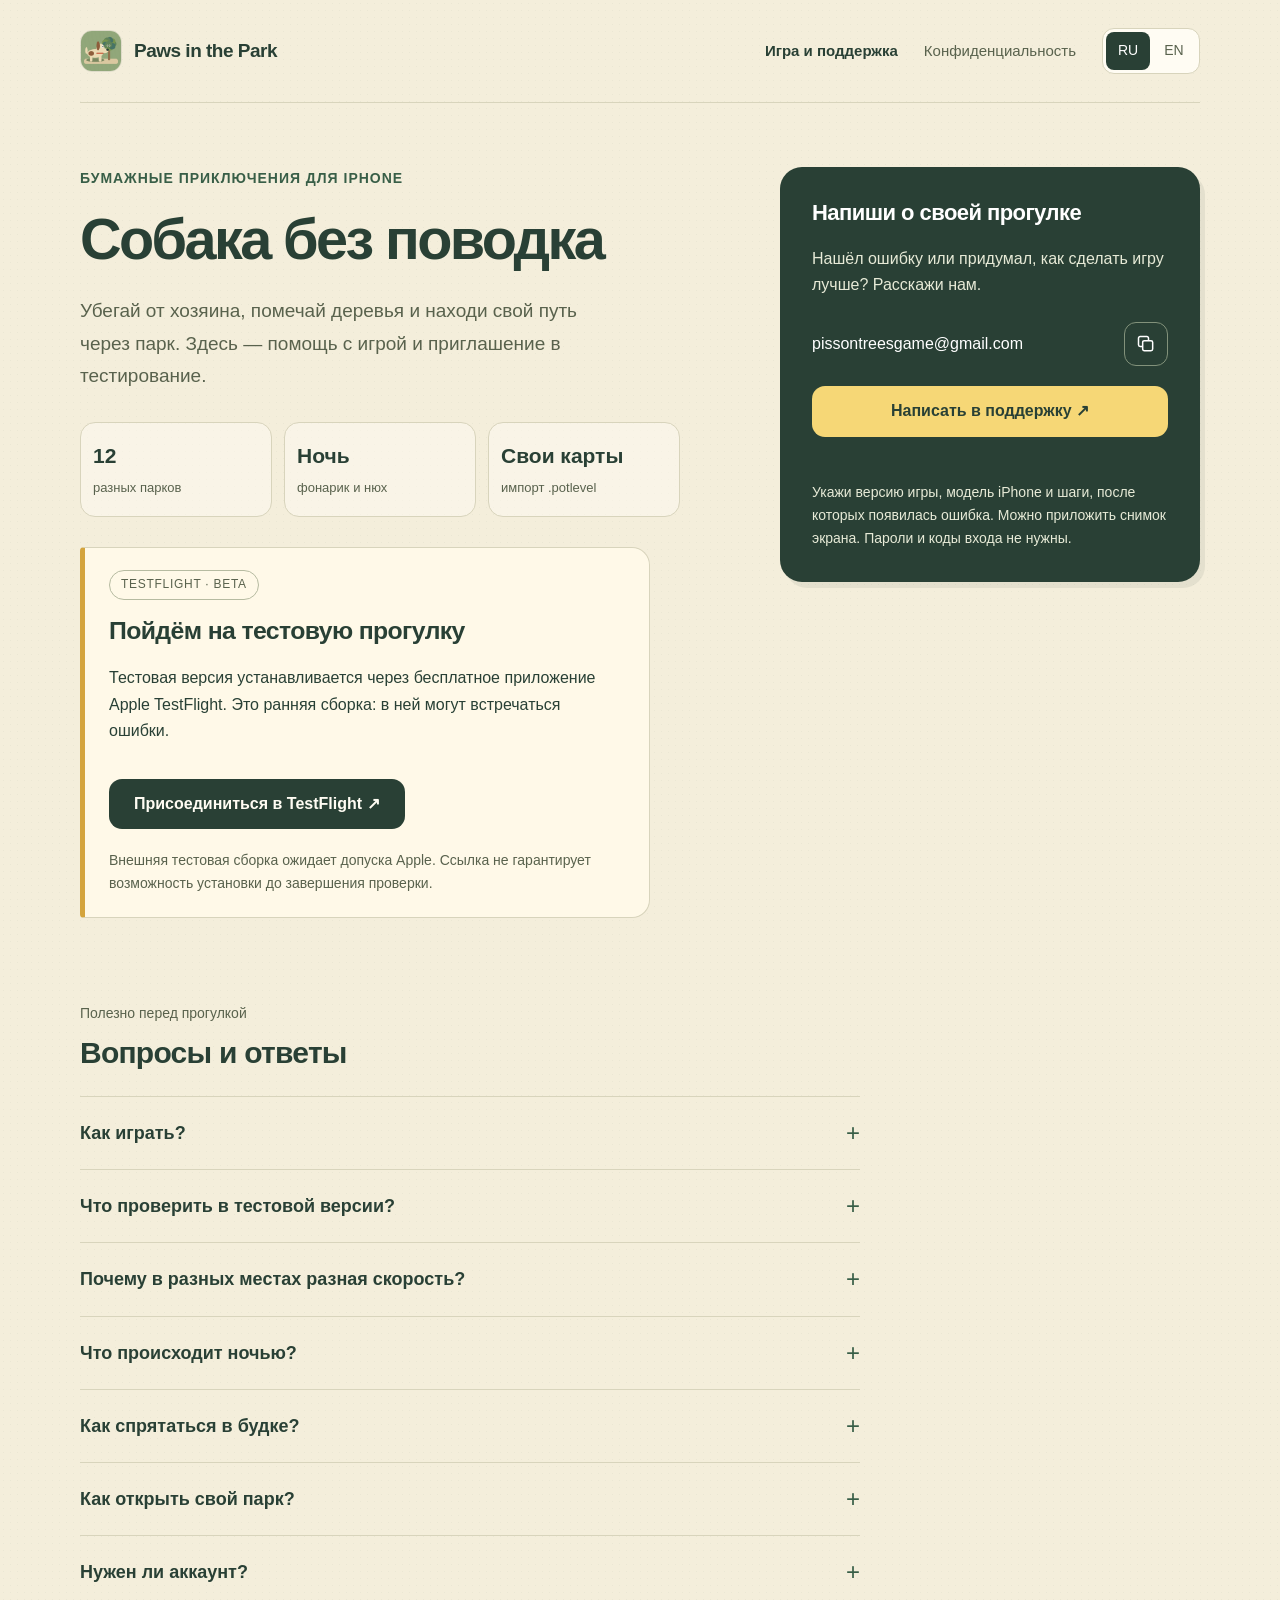
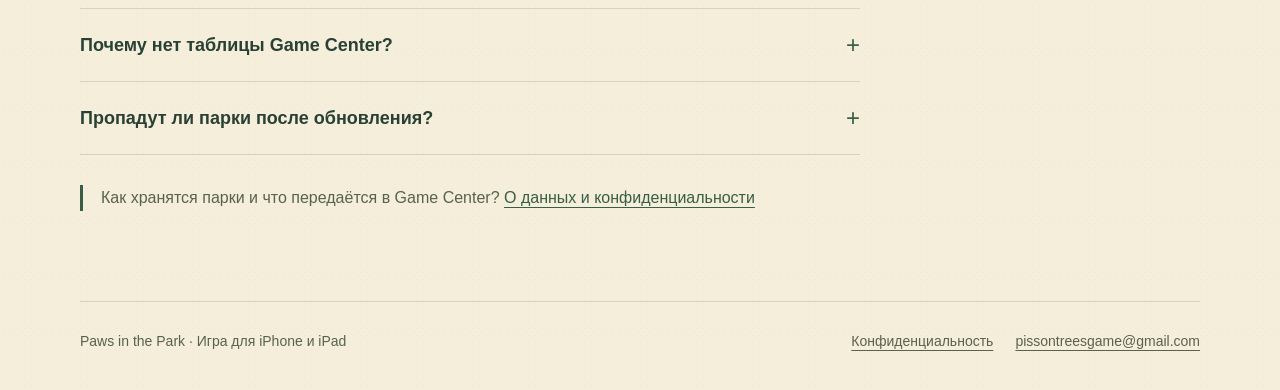
==== commit faca7c4e: "Use Paws in the Park branding and a text-free icon" ====
--- a/docs/index.html
+++ b/docs/index.html
@@ -1,2 +1,2 @@
 <!doctype html>
-<html lang="ru"><head><meta charset="utf-8"><meta name="viewport" content="width=device-width,initial-scale=1"><meta name="color-scheme" content="light"><meta name="theme-color" content="#294035"><title>Собака без поводка · Piss on Trees</title><meta name="description" content="Piss on Trees для iPhone и iPad: игра, TestFlight, помощь и конфиденциальность."><meta name="referrer" content="strict-origin-when-cross-origin"><link rel="canonical" href="https://travinov.github.io/piss-on-trees-support/"><link rel="alternate" hreflang="ru" href="https://travinov.github.io/piss-on-trees-support/"><link rel="alternate" hreflang="en" href="https://travinov.github.io/piss-on-trees-support/en/"><link rel="icon" type="image/png" href="./assets/app-icon.png"><link rel="apple-touch-icon" href="./assets/app-icon.png"><link rel="stylesheet" href="./assets/site.css"><script src="./assets/site.js" defer></script></head><body><a class="skip" href="#main">Перейти к содержимому</a><div class="wrap"><header class="header"><a class="brand" href="./"><img src="./assets/app-icon.png" alt="" width="42" height="42">Piss on Trees</a><nav class="nav" aria-label="Основная навигация"><a href="./" aria-current="page">Игра и поддержка</a><a href="./privacy/">Конфиденциальность</a><div class="languages" aria-label="Язык сайта"><a href="./" lang="ru" hreflang="ru" aria-label="Русский" aria-current="true">RU</a><a href="./en/" lang="en" hreflang="en" aria-label="English">EN</a></div></nav></header><main id="main"><div class="intro"><div><p class="eyebrow">Бумажные приключения для iPhone</p><h1>Собака без поводка</h1><p class="lead">Убегай от хозяина, помечай деревья и находи свой путь через парк. Здесь — помощь с игрой и приглашение в тестирование.</p><div class="features"><div class="feature"><strong>12</strong><span>разных парков</span></div><div class="feature"><strong>Ночь</strong><span>фонарик и нюх</span></div><div class="feature"><strong>Свои карты</strong><span>импорт .potlevel</span></div></div><section class="beta" aria-labelledby="beta-title"><span class="badge">TestFlight · beta</span><h2 id="beta-title">Пойдём на тестовую прогулку</h2><p>Тестовая версия устанавливается через бесплатное приложение Apple TestFlight. Это ранняя сборка: в ней могут встречаться ошибки.</p><a class="primary" href="https://testflight.apple.com/join/24CvPr5D">Присоединиться в TestFlight ↗</a><p class="privacy-state">Внешняя тестовая сборка ожидает допуска Apple. Ссылка не гарантирует возможность установки до завершения проверки.</p></section></div><aside class="contact" aria-labelledby="contact-title"><h2 id="contact-title">Напиши о своей прогулке</h2><p>Нашёл ошибку или придумал, как сделать игру лучше? Расскажи нам.</p><div class="email-line"><a class="email" href="mailto:pissontreesgame@gmail.com?subject=Piss%20on%20Trees%20%E2%80%94%20%D0%BE%D0%B1%D1%80%D0%B0%D1%82%D0%BD%D0%B0%D1%8F%20%D1%81%D0%B2%D1%8F%D0%B7%D1%8C&amp;body=%D0%97%D0%B4%D1%80%D0%B0%D0%B2%D1%81%D1%82%D0%B2%D1%83%D0%B9%D1%82%D0%B5%21%0D%0A%0D%0A%D0%A7%D1%82%D0%BE%20%D0%BF%D1%80%D0%BE%D0%B8%D0%B7%D0%BE%D1%88%D0%BB%D0%BE%3A%0D%0A%0D%0A%D0%A7%D1%82%D0%BE%20%D0%BE%D0%B6%D0%B8%D0%B4%D0%B0%D0%BB%D0%BE%D1%81%D1%8C%3A%0D%0A%0D%0A%D0%92%D0%B5%D1%80%D1%81%D0%B8%D1%8F%20%D0%B8%D0%B3%D1%80%D1%8B%20%D0%B8%20%D0%BD%D0%BE%D0%BC%D0%B5%D1%80%20%D1%81%D0%B1%D0%BE%D1%80%D0%BA%D0%B8%3A%0D%0A%D0%9C%D0%BE%D0%B4%D0%B5%D0%BB%D1%8C%20%D1%83%D1%81%D1%82%D1%80%D0%BE%D0%B9%D1%81%D1%82%D0%B2%D0%B0%20%D0%B8%20%D0%B2%D0%B5%D1%80%D1%81%D0%B8%D1%8F%20iOS%3A%0D%0A">pissontreesgame<wbr>@gmail.com</a><button class="copy" type="button" data-copy-email="pissontreesgame@gmail.com" data-success="Адрес скопирован" data-fallback="Выдели адрес и скопируй его вручную." aria-label="Скопировать email" aria-describedby="copy-status"><svg viewBox="0 0 24 24" aria-hidden="true"><rect x="8" y="8" width="12" height="12" rx="2"/><path d="M15 8V5a2 2 0 0 0-2-2H5a2 2 0 0 0-2 2v8a2 2 0 0 0 2 2h3"/></svg></button></div><a class="primary" href="mailto:pissontreesgame@gmail.com?subject=Piss%20on%20Trees%20%E2%80%94%20%D0%BE%D0%B1%D1%80%D0%B0%D1%82%D0%BD%D0%B0%D1%8F%20%D1%81%D0%B2%D1%8F%D0%B7%D1%8C&amp;body=%D0%97%D0%B4%D1%80%D0%B0%D0%B2%D1%81%D1%82%D0%B2%D1%83%D0%B9%D1%82%D0%B5%21%0D%0A%0D%0A%D0%A7%D1%82%D0%BE%20%D0%BF%D1%80%D0%BE%D0%B8%D0%B7%D0%BE%D1%88%D0%BB%D0%BE%3A%0D%0A%0D%0A%D0%A7%D1%82%D0%BE%20%D0%BE%D0%B6%D0%B8%D0%B4%D0%B0%D0%BB%D0%BE%D1%81%D1%8C%3A%0D%0A%0D%0A%D0%92%D0%B5%D1%80%D1%81%D0%B8%D1%8F%20%D0%B8%D0%B3%D1%80%D1%8B%20%D0%B8%20%D0%BD%D0%BE%D0%BC%D0%B5%D1%80%20%D1%81%D0%B1%D0%BE%D1%80%D0%BA%D0%B8%3A%0D%0A%D0%9C%D0%BE%D0%B4%D0%B5%D0%BB%D1%8C%20%D1%83%D1%81%D1%82%D1%80%D0%BE%D0%B9%D1%81%D1%82%D0%B2%D0%B0%20%D0%B8%20%D0%B2%D0%B5%D1%80%D1%81%D0%B8%D1%8F%20iOS%3A%0D%0A">Написать в поддержку ↗</a><span id="copy-status" class="copy-status" role="status" aria-live="polite"></span><p class="small">Укажи версию игры, модель iPhone и шаги, после которых появилась ошибка. Можно приложить снимок экрана. Пароли и коды входа не нужны.</p></aside></div><section class="faq" aria-labelledby="faq-title"><p class="section-label">Полезно перед прогулкой</p><h2 id="faq-title">Вопросы и ответы</h2><details><summary>Как играть?</summary><div class="answer"><ol><li>Выбери «На прогулку!» и начни прогулку.</li><li>Управляй собакой экранными стрелками. Подойди к дереву и нажми «Пометить».</li><li>Отметь все деревья и избегай хозяев с поводками. Деревья тоже меняют положение.</li></ol></div></details><details><summary>Что проверить в тестовой версии?</summary><div class="answer"><p>Управление стрелками, отметку деревьев, скорость на разных покрытиях, погоню, паузу, продолжение прогулки и звук. На ночной карте проверь видимость в свете фонарика и области нюха; на карте с будкой — укрытие и выход из него.</p><p>Для ошибки полезны номер парка, версия сборки, шаги воспроизведения и снимок экрана.</p></div></details><details><summary>Почему в разных местах разная скорость?</summary><div class="answer"><p>Асфальт, песок, гравий и деревянный настил по-разному влияют на движение. Покрытия могут сочетаться в одной карте.</p></div></details><details><summary>Что происходит ночью?</summary><div class="answer"><p>В ночном парке деревья и ловцы скрыты вне света фонарика хозяина и области нюха собаки. Усиленный нюх помогает ненадолго увидеть больше.</p></div></details><details><summary>Как спрятаться в будке?</summary><div class="answer"><p>В парке с будкой подойди к её входу и воспользуйся появившейся кнопкой. Пока собака прячется, хозяева теряют её и ищут случайным образом. После выхода преследование может возобновиться.</p></div></details><details><summary>Как открыть свой парк?</summary><div class="answer"><p>Сохрани файл <code>.potlevel</code> в «Файлы» на iPhone и открой его в Piss on Trees. Импортированные карты доступны в разделе «Мои парки».</p><p>Изображения и элементы карты хранятся на устройстве. Ссылка на элементе откроется только после предупреждения с адресом и твоего подтверждения.</p></div></details><details><summary>Нужен ли аккаунт?</summary><div class="answer"><p>Для прогулок регистрация в игре не нужна. Game Center подключается отдельно в «Рекордах» и не обязателен для локальной игры.</p></div></details><details><summary>Почему нет таблицы Game Center?</summary><div class="answer"><p>Онлайн-таблица ещё проходит настройку и приёмку. Её доступность зависит от сборки и сервиса Apple. В 0.2.22 игра проверяет загрузку таблицы и показывает сообщение, если она недоступна. Локальные рекорды работают независимо.</p></div></details><details><summary>Пропадут ли парки после обновления?</summary><div class="answer"><p>Обычное обновление рассчитано на сохранение локальных парков и прогресса. Сохраняй исходные файлы своих карт отдельно. Удаление приложения с устройства может удалить его локальные данные.</p></div></details></section><p class="note">Как хранятся парки и что передаётся в Game Center? <a href="./privacy/">О данных и конфиденциальности</a></p></main><footer class="footer"><p>Piss on Trees · Игра для iPhone и iPad</p><div class="footer-links"><a href="./privacy/">Конфиденциальность</a><a href="mailto:pissontreesgame@gmail.com">pissontreesgame@gmail.com</a></div></footer></div></body></html>
+<html lang="ru"><head><meta charset="utf-8"><meta name="viewport" content="width=device-width,initial-scale=1"><meta name="color-scheme" content="light"><meta name="theme-color" content="#294035"><title>Собака без поводка · Paws in the Park</title><meta name="description" content="Paws in the Park для iPhone и iPad: игра, TestFlight, помощь и конфиденциальность."><meta name="referrer" content="strict-origin-when-cross-origin"><link rel="canonical" href="https://travinov.github.io/piss-on-trees-support/"><link rel="alternate" hreflang="ru" href="https://travinov.github.io/piss-on-trees-support/"><link rel="alternate" hreflang="en" href="https://travinov.github.io/piss-on-trees-support/en/"><link rel="icon" type="image/png" href="./assets/app-icon.png"><link rel="apple-touch-icon" href="./assets/app-icon.png"><link rel="stylesheet" href="./assets/site.css"><script src="./assets/site.js" defer></script></head><body><a class="skip" href="#main">Перейти к содержимому</a><div class="wrap"><header class="header"><a class="brand" href="./"><img src="./assets/app-icon.png" alt="" width="42" height="42">Paws in the Park</a><nav class="nav" aria-label="Основная навигация"><a href="./" aria-current="page">Игра и поддержка</a><a href="./privacy/">Конфиденциальность</a><div class="languages" aria-label="Язык сайта"><a href="./" lang="ru" hreflang="ru" aria-label="Русский" aria-current="true">RU</a><a href="./en/" lang="en" hreflang="en" aria-label="English">EN</a></div></nav></header><main id="main"><div class="intro"><div><p class="eyebrow">Бумажные приключения для iPhone</p><h1>Собака без поводка</h1><p class="lead">Убегай от хозяина, помечай деревья и находи свой путь через парк. Здесь — помощь с игрой и приглашение в тестирование.</p><div class="features"><div class="feature"><strong>12</strong><span>разных парков</span></div><div class="feature"><strong>Ночь</strong><span>фонарик и нюх</span></div><div class="feature"><strong>Свои карты</strong><span>импорт .potlevel</span></div></div><section class="beta" aria-labelledby="beta-title"><span class="badge">TestFlight · beta</span><h2 id="beta-title">Пойдём на тестовую прогулку</h2><p>Тестовая версия устанавливается через бесплатное приложение Apple TestFlight. Это ранняя сборка: в ней могут встречаться ошибки.</p><a class="primary" href="https://testflight.apple.com/join/24CvPr5D">Присоединиться в TestFlight ↗</a><p class="privacy-state">Внешняя тестовая сборка ожидает допуска Apple. Ссылка не гарантирует возможность установки до завершения проверки.</p></section></div><aside class="contact" aria-labelledby="contact-title"><h2 id="contact-title">Напиши о своей прогулке</h2><p>Нашёл ошибку или придумал, как сделать игру лучше? Расскажи нам.</p><div class="email-line"><a class="email" href="mailto:pissontreesgame@gmail.com?subject=Paws%20in%20the%20Park%20%E2%80%94%20%D0%BE%D0%B1%D1%80%D0%B0%D1%82%D0%BD%D0%B0%D1%8F%20%D1%81%D0%B2%D1%8F%D0%B7%D1%8C&amp;body=%D0%97%D0%B4%D1%80%D0%B0%D0%B2%D1%81%D1%82%D0%B2%D1%83%D0%B9%D1%82%D0%B5%21%0D%0A%0D%0A%D0%A7%D1%82%D0%BE%20%D0%BF%D1%80%D0%BE%D0%B8%D0%B7%D0%BE%D1%88%D0%BB%D0%BE%3A%0D%0A%0D%0A%D0%A7%D1%82%D0%BE%20%D0%BE%D0%B6%D0%B8%D0%B4%D0%B0%D0%BB%D0%BE%D1%81%D1%8C%3A%0D%0A%0D%0A%D0%92%D0%B5%D1%80%D1%81%D0%B8%D1%8F%20%D0%B8%D0%B3%D1%80%D1%8B%20%D0%B8%20%D0%BD%D0%BE%D0%BC%D0%B5%D1%80%20%D1%81%D0%B1%D0%BE%D1%80%D0%BA%D0%B8%3A%0D%0A%D0%9C%D0%BE%D0%B4%D0%B5%D0%BB%D1%8C%20%D1%83%D1%81%D1%82%D1%80%D0%BE%D0%B9%D1%81%D1%82%D0%B2%D0%B0%20%D0%B8%20%D0%B2%D0%B5%D1%80%D1%81%D0%B8%D1%8F%20iOS%3A%0D%0A">pissontreesgame<wbr>@gmail.com</a><button class="copy" type="button" data-copy-email="pissontreesgame@gmail.com" data-success="Адрес скопирован" data-fallback="Выдели адрес и скопируй его вручную." aria-label="Скопировать email" aria-describedby="copy-status"><svg viewBox="0 0 24 24" aria-hidden="true"><rect x="8" y="8" width="12" height="12" rx="2"/><path d="M15 8V5a2 2 0 0 0-2-2H5a2 2 0 0 0-2 2v8a2 2 0 0 0 2 2h3"/></svg></button></div><a class="primary" href="mailto:pissontreesgame@gmail.com?subject=Paws%20in%20the%20Park%20%E2%80%94%20%D0%BE%D0%B1%D1%80%D0%B0%D1%82%D0%BD%D0%B0%D1%8F%20%D1%81%D0%B2%D1%8F%D0%B7%D1%8C&amp;body=%D0%97%D0%B4%D1%80%D0%B0%D0%B2%D1%81%D1%82%D0%B2%D1%83%D0%B9%D1%82%D0%B5%21%0D%0A%0D%0A%D0%A7%D1%82%D0%BE%20%D0%BF%D1%80%D0%BE%D0%B8%D0%B7%D0%BE%D1%88%D0%BB%D0%BE%3A%0D%0A%0D%0A%D0%A7%D1%82%D0%BE%20%D0%BE%D0%B6%D0%B8%D0%B4%D0%B0%D0%BB%D0%BE%D1%81%D1%8C%3A%0D%0A%0D%0A%D0%92%D0%B5%D1%80%D1%81%D0%B8%D1%8F%20%D0%B8%D0%B3%D1%80%D1%8B%20%D0%B8%20%D0%BD%D0%BE%D0%BC%D0%B5%D1%80%20%D1%81%D0%B1%D0%BE%D1%80%D0%BA%D0%B8%3A%0D%0A%D0%9C%D0%BE%D0%B4%D0%B5%D0%BB%D1%8C%20%D1%83%D1%81%D1%82%D1%80%D0%BE%D0%B9%D1%81%D1%82%D0%B2%D0%B0%20%D0%B8%20%D0%B2%D0%B5%D1%80%D1%81%D0%B8%D1%8F%20iOS%3A%0D%0A">Написать в поддержку ↗</a><span id="copy-status" class="copy-status" role="status" aria-live="polite"></span><p class="small">Укажи версию игры, модель iPhone и шаги, после которых появилась ошибка. Можно приложить снимок экрана. Пароли и коды входа не нужны.</p></aside></div><section class="faq" aria-labelledby="faq-title"><p class="section-label">Полезно перед прогулкой</p><h2 id="faq-title">Вопросы и ответы</h2><details><summary>Как играть?</summary><div class="answer"><ol><li>Выбери «На прогулку!» и начни прогулку.</li><li>Управляй собакой экранными стрелками. Подойди к дереву и нажми «Пометить».</li><li>Отметь все деревья и избегай хозяев с поводками. Деревья тоже меняют положение.</li></ol></div></details><details><summary>Что проверить в тестовой версии?</summary><div class="answer"><p>Управление стрелками, отметку деревьев, скорость на разных покрытиях, погоню, паузу, продолжение прогулки и звук. На ночной карте проверь видимость в свете фонарика и области нюха; на карте с будкой — укрытие и выход из него.</p><p>Для ошибки полезны номер парка, версия сборки, шаги воспроизведения и снимок экрана.</p></div></details><details><summary>Почему в разных местах разная скорость?</summary><div class="answer"><p>Асфальт, песок, гравий и деревянный настил по-разному влияют на движение. Покрытия могут сочетаться в одной карте.</p></div></details><details><summary>Что происходит ночью?</summary><div class="answer"><p>В ночном парке деревья и ловцы скрыты вне света фонарика хозяина и области нюха собаки. Усиленный нюх помогает ненадолго увидеть больше.</p></div></details><details><summary>Как спрятаться в будке?</summary><div class="answer"><p>В парке с будкой подойди к её входу и воспользуйся появившейся кнопкой. Пока собака прячется, хозяева теряют её и ищут случайным образом. После выхода преследование может возобновиться.</p></div></details><details><summary>Как открыть свой парк?</summary><div class="answer"><p>Сохрани файл <code>.potlevel</code> в «Файлы» на iPhone и открой его в Paws in the Park. Импортированные карты доступны в разделе «Мои парки».</p><p>Изображения и элементы карты хранятся на устройстве. Ссылка на элементе откроется только после предупреждения с адресом и твоего подтверждения.</p></div></details><details><summary>Нужен ли аккаунт?</summary><div class="answer"><p>Для прогулок регистрация в игре не нужна. Game Center подключается отдельно в «Рекордах» и не обязателен для локальной игры.</p></div></details><details><summary>Почему нет таблицы Game Center?</summary><div class="answer"><p>Онлайн-таблица ещё проходит настройку и приёмку. Её доступность зависит от сборки и сервиса Apple. В 0.2.24 игра проверяет загрузку таблицы и показывает сообщение, если она недоступна. Локальные рекорды работают независимо.</p></div></details><details><summary>Пропадут ли парки после обновления?</summary><div class="answer"><p>Обычное обновление рассчитано на сохранение локальных парков и прогресса. Сохраняй исходные файлы своих карт отдельно. Удаление приложения с устройства может удалить его локальные данные.</p></div></details></section><p class="note">Как хранятся парки и что передаётся в Game Center? <a href="./privacy/">О данных и конфиденциальности</a></p></main><footer class="footer"><p>Paws in the Park · Игра для iPhone и iPad</p><div class="footer-links"><a href="./privacy/">Конфиденциальность</a><a href="mailto:pissontreesgame@gmail.com">pissontreesgame@gmail.com</a></div></footer></div></body></html>
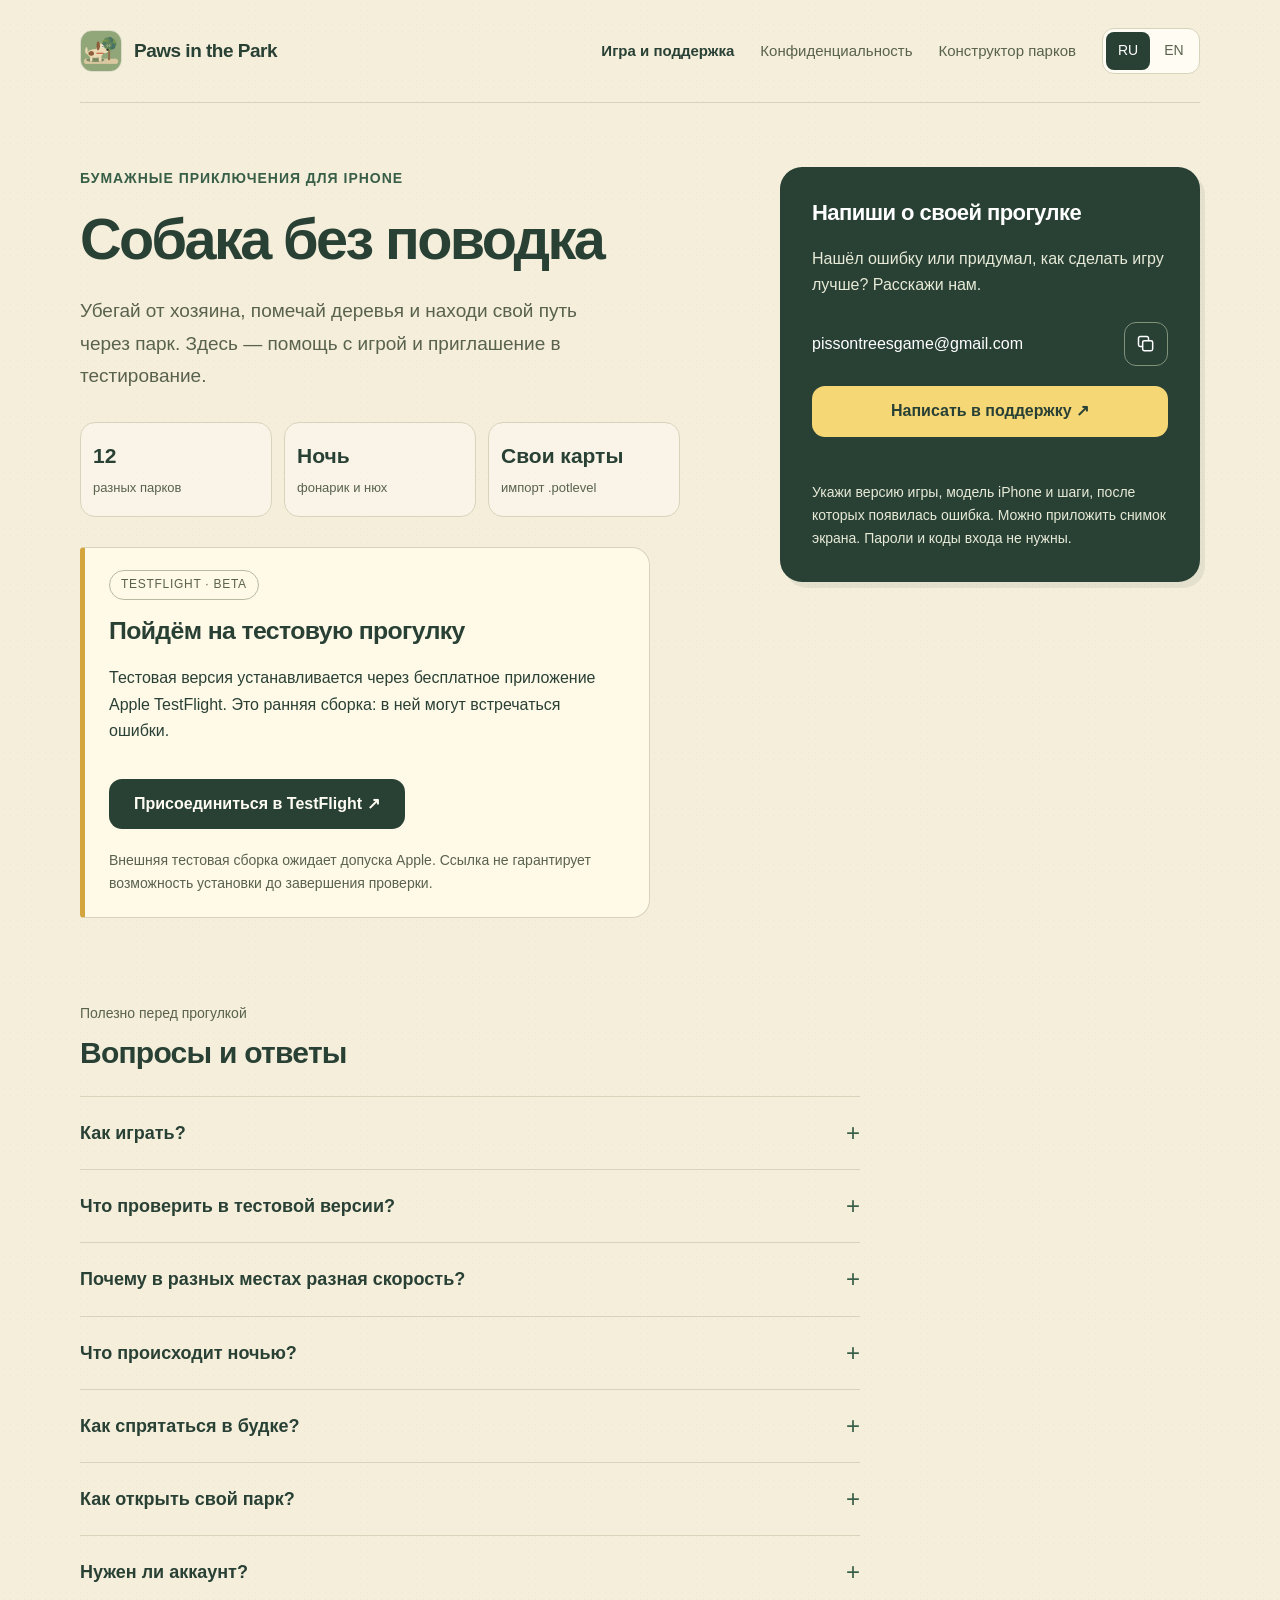
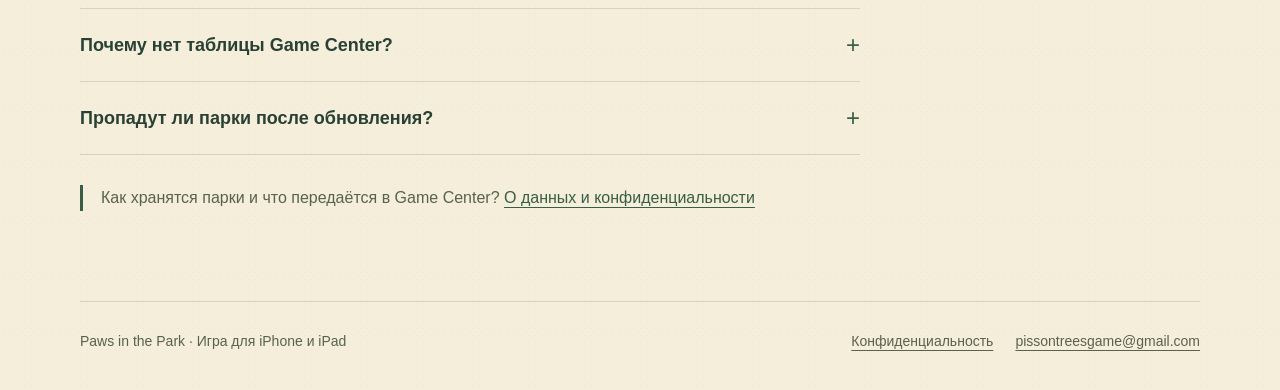
==== commit 71a00e97: "Publish the park editor on GitHub Pages" ====
--- a/docs/index.html
+++ b/docs/index.html
@@ -1,2 +1,2 @@
 <!doctype html>
-<html lang="ru"><head><meta charset="utf-8"><meta name="viewport" content="width=device-width,initial-scale=1"><meta name="color-scheme" content="light"><meta name="theme-color" content="#294035"><title>Собака без поводка · Paws in the Park</title><meta name="description" content="Paws in the Park для iPhone и iPad: игра, TestFlight, помощь и конфиденциальность."><meta name="referrer" content="strict-origin-when-cross-origin"><link rel="canonical" href="https://travinov.github.io/piss-on-trees-support/"><link rel="alternate" hreflang="ru" href="https://travinov.github.io/piss-on-trees-support/"><link rel="alternate" hreflang="en" href="https://travinov.github.io/piss-on-trees-support/en/"><link rel="icon" type="image/png" href="./assets/app-icon.png"><link rel="apple-touch-icon" href="./assets/app-icon.png"><link rel="stylesheet" href="./assets/site.css"><script src="./assets/site.js" defer></script></head><body><a class="skip" href="#main">Перейти к содержимому</a><div class="wrap"><header class="header"><a class="brand" href="./"><img src="./assets/app-icon.png" alt="" width="42" height="42">Paws in the Park</a><nav class="nav" aria-label="Основная навигация"><a href="./" aria-current="page">Игра и поддержка</a><a href="./privacy/">Конфиденциальность</a><div class="languages" aria-label="Язык сайта"><a href="./" lang="ru" hreflang="ru" aria-label="Русский" aria-current="true">RU</a><a href="./en/" lang="en" hreflang="en" aria-label="English">EN</a></div></nav></header><main id="main"><div class="intro"><div><p class="eyebrow">Бумажные приключения для iPhone</p><h1>Собака без поводка</h1><p class="lead">Убегай от хозяина, помечай деревья и находи свой путь через парк. Здесь — помощь с игрой и приглашение в тестирование.</p><div class="features"><div class="feature"><strong>12</strong><span>разных парков</span></div><div class="feature"><strong>Ночь</strong><span>фонарик и нюх</span></div><div class="feature"><strong>Свои карты</strong><span>импорт .potlevel</span></div></div><section class="beta" aria-labelledby="beta-title"><span class="badge">TestFlight · beta</span><h2 id="beta-title">Пойдём на тестовую прогулку</h2><p>Тестовая версия устанавливается через бесплатное приложение Apple TestFlight. Это ранняя сборка: в ней могут встречаться ошибки.</p><a class="primary" href="https://testflight.apple.com/join/24CvPr5D">Присоединиться в TestFlight ↗</a><p class="privacy-state">Внешняя тестовая сборка ожидает допуска Apple. Ссылка не гарантирует возможность установки до завершения проверки.</p></section></div><aside class="contact" aria-labelledby="contact-title"><h2 id="contact-title">Напиши о своей прогулке</h2><p>Нашёл ошибку или придумал, как сделать игру лучше? Расскажи нам.</p><div class="email-line"><a class="email" href="mailto:pissontreesgame@gmail.com?subject=Paws%20in%20the%20Park%20%E2%80%94%20%D0%BE%D0%B1%D1%80%D0%B0%D1%82%D0%BD%D0%B0%D1%8F%20%D1%81%D0%B2%D1%8F%D0%B7%D1%8C&amp;body=%D0%97%D0%B4%D1%80%D0%B0%D0%B2%D1%81%D1%82%D0%B2%D1%83%D0%B9%D1%82%D0%B5%21%0D%0A%0D%0A%D0%A7%D1%82%D0%BE%20%D0%BF%D1%80%D0%BE%D0%B8%D0%B7%D0%BE%D1%88%D0%BB%D0%BE%3A%0D%0A%0D%0A%D0%A7%D1%82%D0%BE%20%D0%BE%D0%B6%D0%B8%D0%B4%D0%B0%D0%BB%D0%BE%D1%81%D1%8C%3A%0D%0A%0D%0A%D0%92%D0%B5%D1%80%D1%81%D0%B8%D1%8F%20%D0%B8%D0%B3%D1%80%D1%8B%20%D0%B8%20%D0%BD%D0%BE%D0%BC%D0%B5%D1%80%20%D1%81%D0%B1%D0%BE%D1%80%D0%BA%D0%B8%3A%0D%0A%D0%9C%D0%BE%D0%B4%D0%B5%D0%BB%D1%8C%20%D1%83%D1%81%D1%82%D1%80%D0%BE%D0%B9%D1%81%D1%82%D0%B2%D0%B0%20%D0%B8%20%D0%B2%D0%B5%D1%80%D1%81%D0%B8%D1%8F%20iOS%3A%0D%0A">pissontreesgame<wbr>@gmail.com</a><button class="copy" type="button" data-copy-email="pissontreesgame@gmail.com" data-success="Адрес скопирован" data-fallback="Выдели адрес и скопируй его вручную." aria-label="Скопировать email" aria-describedby="copy-status"><svg viewBox="0 0 24 24" aria-hidden="true"><rect x="8" y="8" width="12" height="12" rx="2"/><path d="M15 8V5a2 2 0 0 0-2-2H5a2 2 0 0 0-2 2v8a2 2 0 0 0 2 2h3"/></svg></button></div><a class="primary" href="mailto:pissontreesgame@gmail.com?subject=Paws%20in%20the%20Park%20%E2%80%94%20%D0%BE%D0%B1%D1%80%D0%B0%D1%82%D0%BD%D0%B0%D1%8F%20%D1%81%D0%B2%D1%8F%D0%B7%D1%8C&amp;body=%D0%97%D0%B4%D1%80%D0%B0%D0%B2%D1%81%D1%82%D0%B2%D1%83%D0%B9%D1%82%D0%B5%21%0D%0A%0D%0A%D0%A7%D1%82%D0%BE%20%D0%BF%D1%80%D0%BE%D0%B8%D0%B7%D0%BE%D1%88%D0%BB%D0%BE%3A%0D%0A%0D%0A%D0%A7%D1%82%D0%BE%20%D0%BE%D0%B6%D0%B8%D0%B4%D0%B0%D0%BB%D0%BE%D1%81%D1%8C%3A%0D%0A%0D%0A%D0%92%D0%B5%D1%80%D1%81%D0%B8%D1%8F%20%D0%B8%D0%B3%D1%80%D1%8B%20%D0%B8%20%D0%BD%D0%BE%D0%BC%D0%B5%D1%80%20%D1%81%D0%B1%D0%BE%D1%80%D0%BA%D0%B8%3A%0D%0A%D0%9C%D0%BE%D0%B4%D0%B5%D0%BB%D1%8C%20%D1%83%D1%81%D1%82%D1%80%D0%BE%D0%B9%D1%81%D1%82%D0%B2%D0%B0%20%D0%B8%20%D0%B2%D0%B5%D1%80%D1%81%D0%B8%D1%8F%20iOS%3A%0D%0A">Написать в поддержку ↗</a><span id="copy-status" class="copy-status" role="status" aria-live="polite"></span><p class="small">Укажи версию игры, модель iPhone и шаги, после которых появилась ошибка. Можно приложить снимок экрана. Пароли и коды входа не нужны.</p></aside></div><section class="faq" aria-labelledby="faq-title"><p class="section-label">Полезно перед прогулкой</p><h2 id="faq-title">Вопросы и ответы</h2><details><summary>Как играть?</summary><div class="answer"><ol><li>Выбери «На прогулку!» и начни прогулку.</li><li>Управляй собакой экранными стрелками. Подойди к дереву и нажми «Пометить».</li><li>Отметь все деревья и избегай хозяев с поводками. Деревья тоже меняют положение.</li></ol></div></details><details><summary>Что проверить в тестовой версии?</summary><div class="answer"><p>Управление стрелками, отметку деревьев, скорость на разных покрытиях, погоню, паузу, продолжение прогулки и звук. На ночной карте проверь видимость в свете фонарика и области нюха; на карте с будкой — укрытие и выход из него.</p><p>Для ошибки полезны номер парка, версия сборки, шаги воспроизведения и снимок экрана.</p></div></details><details><summary>Почему в разных местах разная скорость?</summary><div class="answer"><p>Асфальт, песок, гравий и деревянный настил по-разному влияют на движение. Покрытия могут сочетаться в одной карте.</p></div></details><details><summary>Что происходит ночью?</summary><div class="answer"><p>В ночном парке деревья и ловцы скрыты вне света фонарика хозяина и области нюха собаки. Усиленный нюх помогает ненадолго увидеть больше.</p></div></details><details><summary>Как спрятаться в будке?</summary><div class="answer"><p>В парке с будкой подойди к её входу и воспользуйся появившейся кнопкой. Пока собака прячется, хозяева теряют её и ищут случайным образом. После выхода преследование может возобновиться.</p></div></details><details><summary>Как открыть свой парк?</summary><div class="answer"><p>Сохрани файл <code>.potlevel</code> в «Файлы» на iPhone и открой его в Paws in the Park. Импортированные карты доступны в разделе «Мои парки».</p><p>Изображения и элементы карты хранятся на устройстве. Ссылка на элементе откроется только после предупреждения с адресом и твоего подтверждения.</p></div></details><details><summary>Нужен ли аккаунт?</summary><div class="answer"><p>Для прогулок регистрация в игре не нужна. Game Center подключается отдельно в «Рекордах» и не обязателен для локальной игры.</p></div></details><details><summary>Почему нет таблицы Game Center?</summary><div class="answer"><p>Онлайн-таблица ещё проходит настройку и приёмку. Её доступность зависит от сборки и сервиса Apple. В 0.2.24 игра проверяет загрузку таблицы и показывает сообщение, если она недоступна. Локальные рекорды работают независимо.</p></div></details><details><summary>Пропадут ли парки после обновления?</summary><div class="answer"><p>Обычное обновление рассчитано на сохранение локальных парков и прогресса. Сохраняй исходные файлы своих карт отдельно. Удаление приложения с устройства может удалить его локальные данные.</p></div></details></section><p class="note">Как хранятся парки и что передаётся в Game Center? <a href="./privacy/">О данных и конфиденциальности</a></p></main><footer class="footer"><p>Paws in the Park · Игра для iPhone и iPad</p><div class="footer-links"><a href="./privacy/">Конфиденциальность</a><a href="mailto:pissontreesgame@gmail.com">pissontreesgame@gmail.com</a></div></footer></div></body></html>
+<html lang="ru"><head><meta charset="utf-8"><meta name="viewport" content="width=device-width,initial-scale=1"><meta name="color-scheme" content="light"><meta name="theme-color" content="#294035"><title>Собака без поводка · Paws in the Park</title><meta name="description" content="Paws in the Park для iPhone и iPad: игра, TestFlight, помощь и конфиденциальность."><meta name="referrer" content="strict-origin-when-cross-origin"><link rel="canonical" href="https://travinov.github.io/piss-on-trees-support/"><link rel="alternate" hreflang="ru" href="https://travinov.github.io/piss-on-trees-support/"><link rel="alternate" hreflang="en" href="https://travinov.github.io/piss-on-trees-support/en/"><link rel="icon" type="image/png" href="./assets/app-icon.png"><link rel="apple-touch-icon" href="./assets/app-icon.png"><link rel="stylesheet" href="./assets/site.css"><script src="./assets/site.js" defer></script></head><body><a class="skip" href="#main">Перейти к содержимому</a><div class="wrap"><header class="header"><a class="brand" href="./"><img src="./assets/app-icon.png" alt="" width="42" height="42">Paws in the Park</a><nav class="nav" aria-label="Основная навигация"><a href="./" aria-current="page">Игра и поддержка</a><a href="./privacy/">Конфиденциальность</a><a href="./editor/">Конструктор парков</a><div class="languages" aria-label="Язык сайта"><a href="./" lang="ru" hreflang="ru" aria-label="Русский" aria-current="true">RU</a><a href="./en/" lang="en" hreflang="en" aria-label="English">EN</a></div></nav></header><main id="main"><div class="intro"><div><p class="eyebrow">Бумажные приключения для iPhone</p><h1>Собака без поводка</h1><p class="lead">Убегай от хозяина, помечай деревья и находи свой путь через парк. Здесь — помощь с игрой и приглашение в тестирование.</p><div class="features"><div class="feature"><strong>12</strong><span>разных парков</span></div><div class="feature"><strong>Ночь</strong><span>фонарик и нюх</span></div><div class="feature"><strong>Свои карты</strong><span>импорт .potlevel</span></div></div><section class="beta" aria-labelledby="beta-title"><span class="badge">TestFlight · beta</span><h2 id="beta-title">Пойдём на тестовую прогулку</h2><p>Тестовая версия устанавливается через бесплатное приложение Apple TestFlight. Это ранняя сборка: в ней могут встречаться ошибки.</p><a class="primary" href="https://testflight.apple.com/join/24CvPr5D">Присоединиться в TestFlight ↗</a><p class="privacy-state">Внешняя тестовая сборка ожидает допуска Apple. Ссылка не гарантирует возможность установки до завершения проверки.</p></section></div><aside class="contact" aria-labelledby="contact-title"><h2 id="contact-title">Напиши о своей прогулке</h2><p>Нашёл ошибку или придумал, как сделать игру лучше? Расскажи нам.</p><div class="email-line"><a class="email" href="mailto:pissontreesgame@gmail.com?subject=Paws%20in%20the%20Park%20%E2%80%94%20%D0%BE%D0%B1%D1%80%D0%B0%D1%82%D0%BD%D0%B0%D1%8F%20%D1%81%D0%B2%D1%8F%D0%B7%D1%8C&amp;body=%D0%97%D0%B4%D1%80%D0%B0%D0%B2%D1%81%D1%82%D0%B2%D1%83%D0%B9%D1%82%D0%B5%21%0D%0A%0D%0A%D0%A7%D1%82%D0%BE%20%D0%BF%D1%80%D0%BE%D0%B8%D0%B7%D0%BE%D1%88%D0%BB%D0%BE%3A%0D%0A%0D%0A%D0%A7%D1%82%D0%BE%20%D0%BE%D0%B6%D0%B8%D0%B4%D0%B0%D0%BB%D0%BE%D1%81%D1%8C%3A%0D%0A%0D%0A%D0%92%D0%B5%D1%80%D1%81%D0%B8%D1%8F%20%D0%B8%D0%B3%D1%80%D1%8B%20%D0%B8%20%D0%BD%D0%BE%D0%BC%D0%B5%D1%80%20%D1%81%D0%B1%D0%BE%D1%80%D0%BA%D0%B8%3A%0D%0A%D0%9C%D0%BE%D0%B4%D0%B5%D0%BB%D1%8C%20%D1%83%D1%81%D1%82%D1%80%D0%BE%D0%B9%D1%81%D1%82%D0%B2%D0%B0%20%D0%B8%20%D0%B2%D0%B5%D1%80%D1%81%D0%B8%D1%8F%20iOS%3A%0D%0A">pissontreesgame<wbr>@gmail.com</a><button class="copy" type="button" data-copy-email="pissontreesgame@gmail.com" data-success="Адрес скопирован" data-fallback="Выдели адрес и скопируй его вручную." aria-label="Скопировать email" aria-describedby="copy-status"><svg viewBox="0 0 24 24" aria-hidden="true"><rect x="8" y="8" width="12" height="12" rx="2"/><path d="M15 8V5a2 2 0 0 0-2-2H5a2 2 0 0 0-2 2v8a2 2 0 0 0 2 2h3"/></svg></button></div><a class="primary" href="mailto:pissontreesgame@gmail.com?subject=Paws%20in%20the%20Park%20%E2%80%94%20%D0%BE%D0%B1%D1%80%D0%B0%D1%82%D0%BD%D0%B0%D1%8F%20%D1%81%D0%B2%D1%8F%D0%B7%D1%8C&amp;body=%D0%97%D0%B4%D1%80%D0%B0%D0%B2%D1%81%D1%82%D0%B2%D1%83%D0%B9%D1%82%D0%B5%21%0D%0A%0D%0A%D0%A7%D1%82%D0%BE%20%D0%BF%D1%80%D0%BE%D0%B8%D0%B7%D0%BE%D1%88%D0%BB%D0%BE%3A%0D%0A%0D%0A%D0%A7%D1%82%D0%BE%20%D0%BE%D0%B6%D0%B8%D0%B4%D0%B0%D0%BB%D0%BE%D1%81%D1%8C%3A%0D%0A%0D%0A%D0%92%D0%B5%D1%80%D1%81%D0%B8%D1%8F%20%D0%B8%D0%B3%D1%80%D1%8B%20%D0%B8%20%D0%BD%D0%BE%D0%BC%D0%B5%D1%80%20%D1%81%D0%B1%D0%BE%D1%80%D0%BA%D0%B8%3A%0D%0A%D0%9C%D0%BE%D0%B4%D0%B5%D0%BB%D1%8C%20%D1%83%D1%81%D1%82%D1%80%D0%BE%D0%B9%D1%81%D1%82%D0%B2%D0%B0%20%D0%B8%20%D0%B2%D0%B5%D1%80%D1%81%D0%B8%D1%8F%20iOS%3A%0D%0A">Написать в поддержку ↗</a><span id="copy-status" class="copy-status" role="status" aria-live="polite"></span><p class="small">Укажи версию игры, модель iPhone и шаги, после которых появилась ошибка. Можно приложить снимок экрана. Пароли и коды входа не нужны.</p></aside></div><section class="faq" aria-labelledby="faq-title"><p class="section-label">Полезно перед прогулкой</p><h2 id="faq-title">Вопросы и ответы</h2><details><summary>Как играть?</summary><div class="answer"><ol><li>Выбери «На прогулку!» и начни прогулку.</li><li>Управляй собакой экранными стрелками. Подойди к дереву и нажми «Пометить».</li><li>Отметь все деревья и избегай хозяев с поводками. Деревья тоже меняют положение.</li></ol></div></details><details><summary>Что проверить в тестовой версии?</summary><div class="answer"><p>Управление стрелками, отметку деревьев, скорость на разных покрытиях, погоню, паузу, продолжение прогулки и звук. На ночной карте проверь видимость в свете фонарика и области нюха; на карте с будкой — укрытие и выход из него.</p><p>Для ошибки полезны номер парка, версия сборки, шаги воспроизведения и снимок экрана.</p></div></details><details><summary>Почему в разных местах разная скорость?</summary><div class="answer"><p>Асфальт, песок, гравий и деревянный настил по-разному влияют на движение. Покрытия могут сочетаться в одной карте.</p></div></details><details><summary>Что происходит ночью?</summary><div class="answer"><p>В ночном парке деревья и ловцы скрыты вне света фонарика хозяина и области нюха собаки. Усиленный нюх помогает ненадолго увидеть больше.</p></div></details><details><summary>Как спрятаться в будке?</summary><div class="answer"><p>В парке с будкой подойди к её входу и воспользуйся появившейся кнопкой. Пока собака прячется, хозяева теряют её и ищут случайным образом. После выхода преследование может возобновиться.</p></div></details><details><summary>Как открыть свой парк?</summary><div class="answer"><p>Сохрани файл <code>.potlevel</code> в «Файлы» на iPhone и открой его в Paws in the Park. Импортированные карты доступны в разделе «Мои парки».</p><p>Изображения и элементы карты хранятся на устройстве. Ссылка на элементе откроется только после предупреждения с адресом и твоего подтверждения.</p></div></details><details><summary>Нужен ли аккаунт?</summary><div class="answer"><p>Для прогулок регистрация в игре не нужна. Game Center подключается отдельно в «Рекордах» и не обязателен для локальной игры.</p></div></details><details><summary>Почему нет таблицы Game Center?</summary><div class="answer"><p>Онлайн-таблица ещё проходит настройку и приёмку. Её доступность зависит от сборки и сервиса Apple. В 0.2.22 игра проверяет загрузку таблицы и показывает сообщение, если она недоступна. Локальные рекорды работают независимо.</p></div></details><details><summary>Пропадут ли парки после обновления?</summary><div class="answer"><p>Обычное обновление рассчитано на сохранение локальных парков и прогресса. Сохраняй исходные файлы своих карт отдельно. Удаление приложения с устройства может удалить его локальные данные.</p></div></details></section><p class="note">Как хранятся парки и что передаётся в Game Center? <a href="./privacy/">О данных и конфиденциальности</a></p></main><footer class="footer"><p>Paws in the Park · Игра для iPhone и iPad</p><div class="footer-links"><a href="./privacy/">Конфиденциальность</a><a href="mailto:pissontreesgame@gmail.com">pissontreesgame@gmail.com</a></div></footer></div></body></html>
--- a/docs/assets/site.css
+++ b/docs/assets/site.css
@@ -1,6 +1,6 @@
 :root{color-scheme:light;--bg:#f4eedb;--paper:#fffcf3;--ink:#294035;--muted:#59624d;--line:#d8d4bc;--accent:#385e47;--focus:#a4482c;--radius:22px;font-family:-apple-system,BlinkMacSystemFont,"Segoe UI",sans-serif;font-size:16px}
 *{box-sizing:border-box}html{scroll-behavior:smooth;scroll-padding-top:28px}body{margin:0;background:var(--bg);color:var(--ink);line-height:1.65}a{color:var(--accent);text-underline-offset:4px}button,input{font:inherit}button,a,summary{-webkit-tap-highlight-color:transparent}a,button,summary{touch-action:manipulation}a:focus-visible,button:focus-visible,summary:focus-visible{outline:3px solid var(--focus);outline-offset:5px}::selection{background:#f6d776}img{max-width:100%;display:block}.wrap{width:min(1120px,calc(100% - 64px));margin-inline:auto}.skip{position:absolute;left:24px;top:-100px;padding:12px 20px;background:var(--paper);z-index:5}.skip:focus{top:16px}
-.header{display:flex;align-items:center;justify-content:space-between;gap:24px;padding-block:28px;border-bottom:1px solid var(--line)}.brand{display:flex;align-items:center;gap:12px;text-decoration:none;color:var(--ink);font-size:19px;font-weight:700;letter-spacing:-.4px}.brand img{width:42px;height:42px;border-radius:12px}.nav{display:flex;align-items:center;gap:26px}.nav>a{font-size:15px;color:var(--muted);text-decoration:none;padding-block:10px}.nav>a[aria-current=page]{color:var(--ink);font-weight:650}.languages{display:flex;gap:2px;border:1px solid var(--line);padding:3px;border-radius:12px;background:var(--paper)}.languages a{display:grid;place-items:center;min-height:38px;min-width:44px;padding:3px 11px;color:var(--muted);font-size:14px;text-decoration:none;border-radius:8px}.languages a[aria-current=true]{background:var(--ink);color:white}
+.header{display:flex;align-items:center;justify-content:space-between;gap:24px;padding-block:28px;border-bottom:1px solid var(--line)}.brand{display:flex;align-items:center;gap:12px;text-decoration:none;color:var(--ink);font-size:19px;font-weight:700;letter-spacing:-.4px}.brand img{width:42px;height:42px;border-radius:12px}.nav{display:flex;align-items:center;justify-content:flex-end;flex-wrap:wrap;gap:26px}.nav>a{font-size:15px;color:var(--muted);text-decoration:none;padding-block:10px}.nav>a[aria-current=page]{color:var(--ink);font-weight:650}.languages{display:flex;gap:2px;border:1px solid var(--line);padding:3px;border-radius:12px;background:var(--paper)}.languages a{display:grid;place-items:center;min-height:38px;min-width:44px;padding:3px 11px;color:var(--muted);font-size:14px;text-decoration:none;border-radius:8px}.languages a[aria-current=true]{background:var(--ink);color:white}
 main{padding-block:64px 72px}.intro{display:grid;grid-template-columns:1fr 420px;gap:72px;align-items:start}.eyebrow{margin:0 0 18px;color:var(--accent);font-size:14px;font-weight:650;letter-spacing:.07em;text-transform:uppercase}h1{font-size:clamp(2.2rem,4.5vw,3.65rem);letter-spacing:-.045em;line-height:1.1;font-weight:680;margin:0 0 24px;max-width:650px}h2{font-size:1.55rem;line-height:1.3;letter-spacing:-.025em;margin:0 0 18px}p{margin:0 0 18px}.lead{font-size:19px;color:var(--muted);max-width:540px;line-height:1.7}.contact{background:var(--ink);color:#fff;border-radius:var(--radius);padding:32px;box-shadow:0 16px 40px #142d4610}.contact h2{font-size:22px}.contact p{color:#e7ead7;font-size:16px}.contact .email{font-size:16px;color:#fff;text-decoration:none;overflow-wrap:anywhere}.contact .email:hover{text-decoration:underline}.contact .email-line{display:flex;align-items:center;gap:8px;justify-content:space-between;margin-block:24px 20px}.copy{display:grid;place-items:center;flex:none;width:44px;height:44px;border:1px solid #82927b;border-radius:12px;background:transparent;color:white;cursor:pointer}.copy:hover{background:#3b5744}.copy svg{width:20px;height:20px;fill:none;stroke:currentColor;stroke-width:1.8}.primary{display:flex;align-items:center;justify-content:center;gap:10px;min-height:50px;padding:12px 18px;border-radius:13px;background:#fff;color:var(--ink);font-weight:650;text-decoration:none;transition:background .18s,transform .18s}.primary:hover{background:#f6d776;transform:translateY(-1px)}.primary span{font-size:19px}.copy-status{display:block;min-height:24px;margin-top:8px;color:#e7ead7;font-size:14px}.contact .small{font-size:14px;margin:12px 0 0;color:#e7ead7}
 .faq{max-width:780px;margin-top:72px}.section-label{color:var(--muted);font-size:14px;margin:0 0 8px}.faq>h2{font-size:30px;margin-bottom:24px}.faq details{border-top:1px solid var(--line)}.faq details:last-child{border-bottom:1px solid var(--line)}summary{display:flex;align-items:center;justify-content:space-between;gap:20px;padding:23px 0;font-size:18px;font-weight:590;line-height:1.45;list-style:none;cursor:pointer}summary::-webkit-details-marker{display:none}summary::after{content:'+';font-size:24px;line-height:1;font-weight:400;flex:none;color:var(--accent)}details[open] summary::after{content:'−'}.answer{padding:0 34px 24px 0;color:var(--muted)}.answer p:last-child{margin-bottom:0}.answer ol{padding-left:22px;margin:0}.answer li+li{margin-top:8px}.note{border-left:3px solid var(--accent);padding-left:18px;margin-top:30px;color:var(--muted);font-size:16px;max-width:760px}
 .footer{display:flex;flex-wrap:wrap;align-items:center;justify-content:space-between;gap:16px;padding-block:28px 36px;border-top:1px solid var(--line);font-size:14px;color:var(--muted)}.footer p{margin:0}.footer a{color:var(--muted)}.footer-links{display:flex;flex-wrap:wrap;gap:22px}.legal-head{max-width:860px;min-width:0}.legal-head h1{font-size:clamp(2rem,4.2vw,3.1rem);overflow-wrap:anywhere;hyphens:auto}.updated{font-size:14px;color:var(--muted);margin-bottom:18px}.legal-layout{display:grid;grid-template-columns:220px minmax(0,1fr);gap:60px;margin-top:46px}.contents{font-size:14px;align-self:start;position:sticky;top:30px}.contents p{font-weight:650;color:var(--ink)}.contents a{display:block;text-decoration:none;color:var(--muted);padding:7px 0}.contents a:hover{color:var(--accent)}.legal{max-width:750px}.legal section+section{margin-top:40px;padding-top:36px;border-top:1px solid var(--line)}.legal p,.legal li{color:var(--muted)}.legal strong{color:var(--ink)}.legal ul{padding-left:22px}.legal li+li{margin-top:8px}.legal h2{scroll-margin-top:30px}.legal a{overflow-wrap:anywhere}.data-list{display:grid;gap:0;margin:22px 0}.data-list>div{padding:16px 0;border-bottom:1px solid var(--line)}.data-list dt{font-weight:650;margin-bottom:4px}.data-list dd{margin:0;color:var(--muted)}.owner{margin-top:24px;font-size:16px;color:var(--muted)}
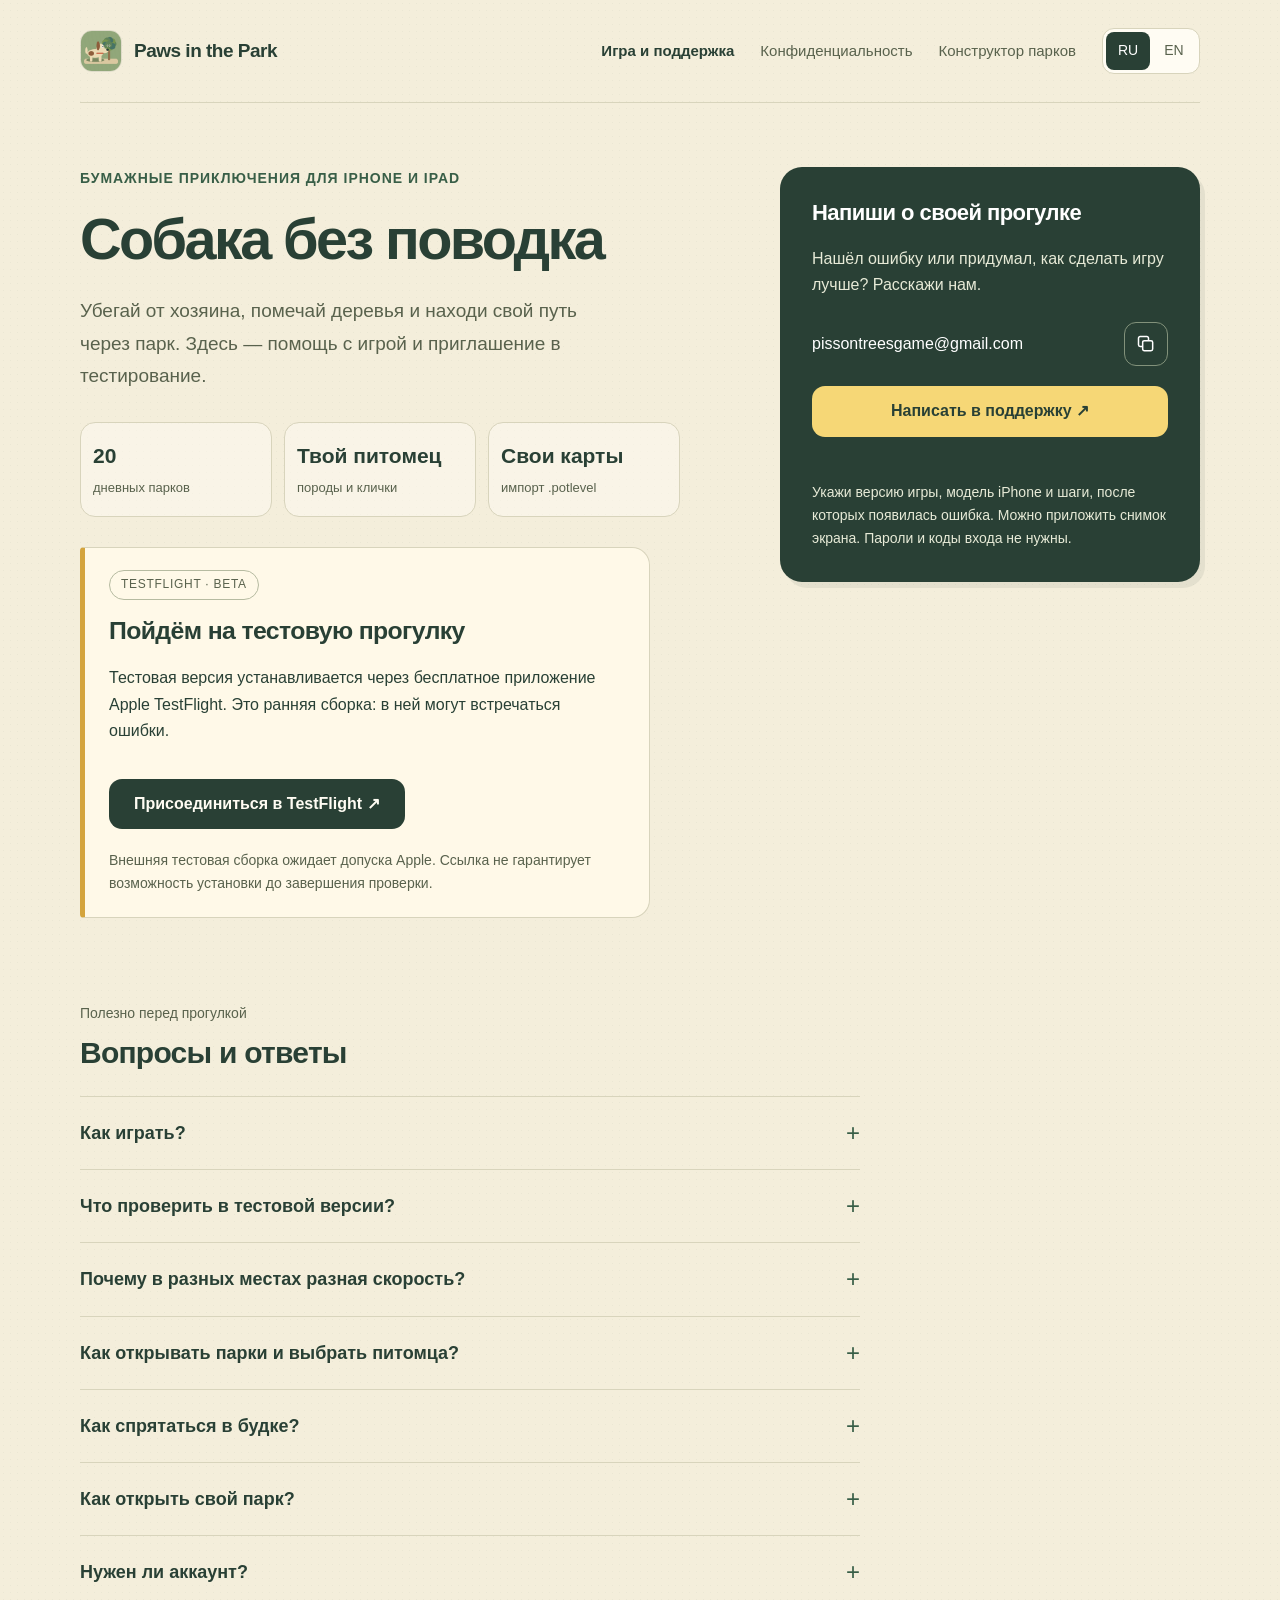
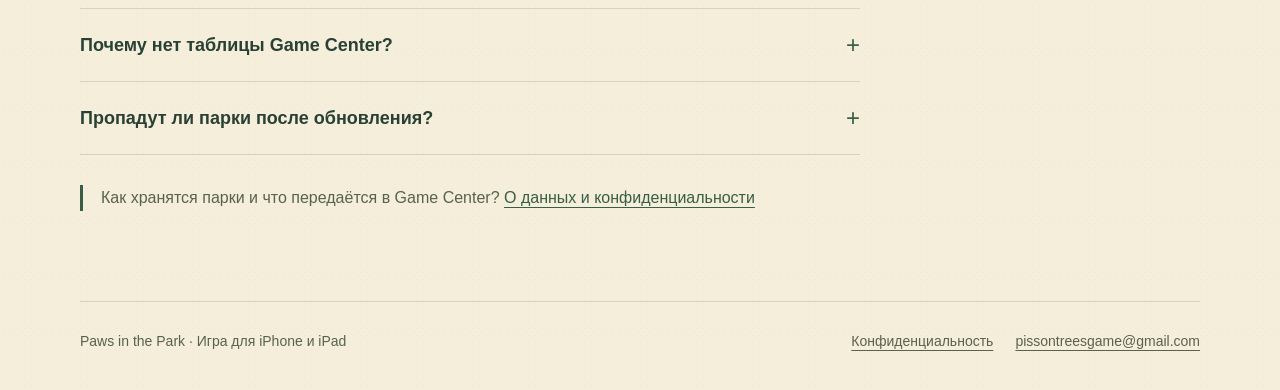
==== commit 51921d67: "Update Russian support for 20 parks and pet settings" ====
--- a/docs/index.html
+++ b/docs/index.html
@@ -1,2 +1,2 @@
 <!doctype html>
-<html lang="ru"><head><meta charset="utf-8"><meta name="viewport" content="width=device-width,initial-scale=1"><meta name="color-scheme" content="light"><meta name="theme-color" content="#294035"><title>Собака без поводка · Paws in the Park</title><meta name="description" content="Paws in the Park для iPhone и iPad: игра, TestFlight, помощь и конфиденциальность."><meta name="referrer" content="strict-origin-when-cross-origin"><link rel="canonical" href="https://travinov.github.io/piss-on-trees-support/"><link rel="alternate" hreflang="ru" href="https://travinov.github.io/piss-on-trees-support/"><link rel="alternate" hreflang="en" href="https://travinov.github.io/piss-on-trees-support/en/"><link rel="icon" type="image/png" href="./assets/app-icon.png"><link rel="apple-touch-icon" href="./assets/app-icon.png"><link rel="stylesheet" href="./assets/site.css"><script src="./assets/site.js" defer></script></head><body><a class="skip" href="#main">Перейти к содержимому</a><div class="wrap"><header class="header"><a class="brand" href="./"><img src="./assets/app-icon.png" alt="" width="42" height="42">Paws in the Park</a><nav class="nav" aria-label="Основная навигация"><a href="./" aria-current="page">Игра и поддержка</a><a href="./privacy/">Конфиденциальность</a><a href="./editor/">Конструктор парков</a><div class="languages" aria-label="Язык сайта"><a href="./" lang="ru" hreflang="ru" aria-label="Русский" aria-current="true">RU</a><a href="./en/" lang="en" hreflang="en" aria-label="English">EN</a></div></nav></header><main id="main"><div class="intro"><div><p class="eyebrow">Бумажные приключения для iPhone</p><h1>Собака без поводка</h1><p class="lead">Убегай от хозяина, помечай деревья и находи свой путь через парк. Здесь — помощь с игрой и приглашение в тестирование.</p><div class="features"><div class="feature"><strong>12</strong><span>разных парков</span></div><div class="feature"><strong>Ночь</strong><span>фонарик и нюх</span></div><div class="feature"><strong>Свои карты</strong><span>импорт .potlevel</span></div></div><section class="beta" aria-labelledby="beta-title"><span class="badge">TestFlight · beta</span><h2 id="beta-title">Пойдём на тестовую прогулку</h2><p>Тестовая версия устанавливается через бесплатное приложение Apple TestFlight. Это ранняя сборка: в ней могут встречаться ошибки.</p><a class="primary" href="https://testflight.apple.com/join/24CvPr5D">Присоединиться в TestFlight ↗</a><p class="privacy-state">Внешняя тестовая сборка ожидает допуска Apple. Ссылка не гарантирует возможность установки до завершения проверки.</p></section></div><aside class="contact" aria-labelledby="contact-title"><h2 id="contact-title">Напиши о своей прогулке</h2><p>Нашёл ошибку или придумал, как сделать игру лучше? Расскажи нам.</p><div class="email-line"><a class="email" href="mailto:pissontreesgame@gmail.com?subject=Paws%20in%20the%20Park%20%E2%80%94%20%D0%BE%D0%B1%D1%80%D0%B0%D1%82%D0%BD%D0%B0%D1%8F%20%D1%81%D0%B2%D1%8F%D0%B7%D1%8C&amp;body=%D0%97%D0%B4%D1%80%D0%B0%D0%B2%D1%81%D1%82%D0%B2%D1%83%D0%B9%D1%82%D0%B5%21%0D%0A%0D%0A%D0%A7%D1%82%D0%BE%20%D0%BF%D1%80%D0%BE%D0%B8%D0%B7%D0%BE%D1%88%D0%BB%D0%BE%3A%0D%0A%0D%0A%D0%A7%D1%82%D0%BE%20%D0%BE%D0%B6%D0%B8%D0%B4%D0%B0%D0%BB%D0%BE%D1%81%D1%8C%3A%0D%0A%0D%0A%D0%92%D0%B5%D1%80%D1%81%D0%B8%D1%8F%20%D0%B8%D0%B3%D1%80%D1%8B%20%D0%B8%20%D0%BD%D0%BE%D0%BC%D0%B5%D1%80%20%D1%81%D0%B1%D0%BE%D1%80%D0%BA%D0%B8%3A%0D%0A%D0%9C%D0%BE%D0%B4%D0%B5%D0%BB%D1%8C%20%D1%83%D1%81%D1%82%D1%80%D0%BE%D0%B9%D1%81%D1%82%D0%B2%D0%B0%20%D0%B8%20%D0%B2%D0%B5%D1%80%D1%81%D0%B8%D1%8F%20iOS%3A%0D%0A">pissontreesgame<wbr>@gmail.com</a><button class="copy" type="button" data-copy-email="pissontreesgame@gmail.com" data-success="Адрес скопирован" data-fallback="Выдели адрес и скопируй его вручную." aria-label="Скопировать email" aria-describedby="copy-status"><svg viewBox="0 0 24 24" aria-hidden="true"><rect x="8" y="8" width="12" height="12" rx="2"/><path d="M15 8V5a2 2 0 0 0-2-2H5a2 2 0 0 0-2 2v8a2 2 0 0 0 2 2h3"/></svg></button></div><a class="primary" href="mailto:pissontreesgame@gmail.com?subject=Paws%20in%20the%20Park%20%E2%80%94%20%D0%BE%D0%B1%D1%80%D0%B0%D1%82%D0%BD%D0%B0%D1%8F%20%D1%81%D0%B2%D1%8F%D0%B7%D1%8C&amp;body=%D0%97%D0%B4%D1%80%D0%B0%D0%B2%D1%81%D1%82%D0%B2%D1%83%D0%B9%D1%82%D0%B5%21%0D%0A%0D%0A%D0%A7%D1%82%D0%BE%20%D0%BF%D1%80%D0%BE%D0%B8%D0%B7%D0%BE%D1%88%D0%BB%D0%BE%3A%0D%0A%0D%0A%D0%A7%D1%82%D0%BE%20%D0%BE%D0%B6%D0%B8%D0%B4%D0%B0%D0%BB%D0%BE%D1%81%D1%8C%3A%0D%0A%0D%0A%D0%92%D0%B5%D1%80%D1%81%D0%B8%D1%8F%20%D0%B8%D0%B3%D1%80%D1%8B%20%D0%B8%20%D0%BD%D0%BE%D0%BC%D0%B5%D1%80%20%D1%81%D0%B1%D0%BE%D1%80%D0%BA%D0%B8%3A%0D%0A%D0%9C%D0%BE%D0%B4%D0%B5%D0%BB%D1%8C%20%D1%83%D1%81%D1%82%D1%80%D0%BE%D0%B9%D1%81%D1%82%D0%B2%D0%B0%20%D0%B8%20%D0%B2%D0%B5%D1%80%D1%81%D0%B8%D1%8F%20iOS%3A%0D%0A">Написать в поддержку ↗</a><span id="copy-status" class="copy-status" role="status" aria-live="polite"></span><p class="small">Укажи версию игры, модель iPhone и шаги, после которых появилась ошибка. Можно приложить снимок экрана. Пароли и коды входа не нужны.</p></aside></div><section class="faq" aria-labelledby="faq-title"><p class="section-label">Полезно перед прогулкой</p><h2 id="faq-title">Вопросы и ответы</h2><details><summary>Как играть?</summary><div class="answer"><ol><li>Выбери «На прогулку!» и начни прогулку.</li><li>Управляй собакой экранными стрелками. Подойди к дереву и нажми «Пометить».</li><li>Отметь все деревья и избегай хозяев с поводками. Деревья тоже меняют положение.</li></ol></div></details><details><summary>Что проверить в тестовой версии?</summary><div class="answer"><p>Управление стрелками, отметку деревьев, скорость на разных покрытиях, погоню, паузу, продолжение прогулки и звук. На ночной карте проверь видимость в свете фонарика и области нюха; на карте с будкой — укрытие и выход из него.</p><p>Для ошибки полезны номер парка, версия сборки, шаги воспроизведения и снимок экрана.</p></div></details><details><summary>Почему в разных местах разная скорость?</summary><div class="answer"><p>Асфальт, песок, гравий и деревянный настил по-разному влияют на движение. Покрытия могут сочетаться в одной карте.</p></div></details><details><summary>Что происходит ночью?</summary><div class="answer"><p>В ночном парке деревья и ловцы скрыты вне света фонарика хозяина и области нюха собаки. Усиленный нюх помогает ненадолго увидеть больше.</p></div></details><details><summary>Как спрятаться в будке?</summary><div class="answer"><p>В парке с будкой подойди к её входу и воспользуйся появившейся кнопкой. Пока собака прячется, хозяева теряют её и ищут случайным образом. После выхода преследование может возобновиться.</p></div></details><details><summary>Как открыть свой парк?</summary><div class="answer"><p>Сохрани файл <code>.potlevel</code> в «Файлы» на iPhone и открой его в Paws in the Park. Импортированные карты доступны в разделе «Мои парки».</p><p>Изображения и элементы карты хранятся на устройстве. Ссылка на элементе откроется только после предупреждения с адресом и твоего подтверждения.</p></div></details><details><summary>Нужен ли аккаунт?</summary><div class="answer"><p>Для прогулок регистрация в игре не нужна. Game Center подключается отдельно в «Рекордах» и не обязателен для локальной игры.</p></div></details><details><summary>Почему нет таблицы Game Center?</summary><div class="answer"><p>Онлайн-таблица ещё проходит настройку и приёмку. Её доступность зависит от сборки и сервиса Apple. В 0.2.22 игра проверяет загрузку таблицы и показывает сообщение, если она недоступна. Локальные рекорды работают независимо.</p></div></details><details><summary>Пропадут ли парки после обновления?</summary><div class="answer"><p>Обычное обновление рассчитано на сохранение локальных парков и прогресса. Сохраняй исходные файлы своих карт отдельно. Удаление приложения с устройства может удалить его локальные данные.</p></div></details></section><p class="note">Как хранятся парки и что передаётся в Game Center? <a href="./privacy/">О данных и конфиденциальности</a></p></main><footer class="footer"><p>Paws in the Park · Игра для iPhone и iPad</p><div class="footer-links"><a href="./privacy/">Конфиденциальность</a><a href="mailto:pissontreesgame@gmail.com">pissontreesgame@gmail.com</a></div></footer></div></body></html>
+<html lang="ru"><head><meta charset="utf-8"><meta name="viewport" content="width=device-width,initial-scale=1"><meta name="color-scheme" content="light"><meta name="theme-color" content="#294035"><title>Собака без поводка · Paws in the Park</title><meta name="description" content="Paws in the Park для iPhone и iPad: игра, TestFlight, помощь и конфиденциальность."><meta name="referrer" content="strict-origin-when-cross-origin"><link rel="canonical" href="https://travinov.github.io/piss-on-trees-support/"><link rel="alternate" hreflang="ru" href="https://travinov.github.io/piss-on-trees-support/"><link rel="alternate" hreflang="en" href="https://travinov.github.io/piss-on-trees-support/en/"><link rel="icon" type="image/png" href="./assets/app-icon.png"><link rel="apple-touch-icon" href="./assets/app-icon.png"><link rel="stylesheet" href="./assets/site.css"><script src="./assets/site.js" defer></script></head><body><a class="skip" href="#main">Перейти к содержимому</a><div class="wrap"><header class="header"><a class="brand" href="./"><img src="./assets/app-icon.png" alt="" width="42" height="42">Paws in the Park</a><nav class="nav" aria-label="Основная навигация"><a href="./" aria-current="page">Игра и поддержка</a><a href="./privacy/">Конфиденциальность</a><a href="./editor/">Конструктор парков</a><div class="languages" aria-label="Язык сайта"><a href="./" lang="ru" hreflang="ru" aria-label="Русский" aria-current="true">RU</a><a href="./en/" lang="en" hreflang="en" aria-label="English">EN</a></div></nav></header><main id="main"><div class="intro"><div><p class="eyebrow">Бумажные приключения для iPhone и iPad</p><h1>Собака без поводка</h1><p class="lead">Убегай от хозяина, помечай деревья и находи свой путь через парк. Здесь — помощь с игрой и приглашение в тестирование.</p><div class="features"><div class="feature"><strong>20</strong><span>дневных парков</span></div><div class="feature"><strong>Твой питомец</strong><span>породы и клички</span></div><div class="feature"><strong>Свои карты</strong><span>импорт .potlevel</span></div></div><section class="beta" aria-labelledby="beta-title"><span class="badge">TestFlight · beta</span><h2 id="beta-title">Пойдём на тестовую прогулку</h2><p>Тестовая версия устанавливается через бесплатное приложение Apple TestFlight. Это ранняя сборка: в ней могут встречаться ошибки.</p><a class="primary" href="https://testflight.apple.com/join/24CvPr5D">Присоединиться в TestFlight ↗</a><p class="privacy-state">Внешняя тестовая сборка ожидает допуска Apple. Ссылка не гарантирует возможность установки до завершения проверки.</p></section></div><aside class="contact" aria-labelledby="contact-title"><h2 id="contact-title">Напиши о своей прогулке</h2><p>Нашёл ошибку или придумал, как сделать игру лучше? Расскажи нам.</p><div class="email-line"><a class="email" href="mailto:pissontreesgame@gmail.com?subject=Paws%20in%20the%20Park%20%E2%80%94%20%D0%BE%D0%B1%D1%80%D0%B0%D1%82%D0%BD%D0%B0%D1%8F%20%D1%81%D0%B2%D1%8F%D0%B7%D1%8C&amp;body=%D0%97%D0%B4%D1%80%D0%B0%D0%B2%D1%81%D1%82%D0%B2%D1%83%D0%B9%D1%82%D0%B5%21%0D%0A%0D%0A%D0%A7%D1%82%D0%BE%20%D0%BF%D1%80%D0%BE%D0%B8%D0%B7%D0%BE%D1%88%D0%BB%D0%BE%3A%0D%0A%0D%0A%D0%A7%D1%82%D0%BE%20%D0%BE%D0%B6%D0%B8%D0%B4%D0%B0%D0%BB%D0%BE%D1%81%D1%8C%3A%0D%0A%0D%0A%D0%92%D0%B5%D1%80%D1%81%D0%B8%D1%8F%20%D0%B8%D0%B3%D1%80%D1%8B%20%D0%B8%20%D0%BD%D0%BE%D0%BC%D0%B5%D1%80%20%D1%81%D0%B1%D0%BE%D1%80%D0%BA%D0%B8%3A%0D%0A%D0%9C%D0%BE%D0%B4%D0%B5%D0%BB%D1%8C%20%D1%83%D1%81%D1%82%D1%80%D0%BE%D0%B9%D1%81%D1%82%D0%B2%D0%B0%20%D0%B8%20%D0%B2%D0%B5%D1%80%D1%81%D0%B8%D1%8F%20iOS%3A%0D%0A">pissontreesgame<wbr>@gmail.com</a><button class="copy" type="button" data-copy-email="pissontreesgame@gmail.com" data-success="Адрес скопирован" data-fallback="Выдели адрес и скопируй его вручную." aria-label="Скопировать email" aria-describedby="copy-status"><svg viewBox="0 0 24 24" aria-hidden="true"><rect x="8" y="8" width="12" height="12" rx="2"/><path d="M15 8V5a2 2 0 0 0-2-2H5a2 2 0 0 0-2 2v8a2 2 0 0 0 2 2h3"/></svg></button></div><a class="primary" href="mailto:pissontreesgame@gmail.com?subject=Paws%20in%20the%20Park%20%E2%80%94%20%D0%BE%D0%B1%D1%80%D0%B0%D1%82%D0%BD%D0%B0%D1%8F%20%D1%81%D0%B2%D1%8F%D0%B7%D1%8C&amp;body=%D0%97%D0%B4%D1%80%D0%B0%D0%B2%D1%81%D1%82%D0%B2%D1%83%D0%B9%D1%82%D0%B5%21%0D%0A%0D%0A%D0%A7%D1%82%D0%BE%20%D0%BF%D1%80%D0%BE%D0%B8%D0%B7%D0%BE%D1%88%D0%BB%D0%BE%3A%0D%0A%0D%0A%D0%A7%D1%82%D0%BE%20%D0%BE%D0%B6%D0%B8%D0%B4%D0%B0%D0%BB%D0%BE%D1%81%D1%8C%3A%0D%0A%0D%0A%D0%92%D0%B5%D1%80%D1%81%D0%B8%D1%8F%20%D0%B8%D0%B3%D1%80%D1%8B%20%D0%B8%20%D0%BD%D0%BE%D0%BC%D0%B5%D1%80%20%D1%81%D0%B1%D0%BE%D1%80%D0%BA%D0%B8%3A%0D%0A%D0%9C%D0%BE%D0%B4%D0%B5%D0%BB%D1%8C%20%D1%83%D1%81%D1%82%D1%80%D0%BE%D0%B9%D1%81%D1%82%D0%B2%D0%B0%20%D0%B8%20%D0%B2%D0%B5%D1%80%D1%81%D0%B8%D1%8F%20iOS%3A%0D%0A">Написать в поддержку ↗</a><span id="copy-status" class="copy-status" role="status" aria-live="polite"></span><p class="small">Укажи версию игры, модель iPhone и шаги, после которых появилась ошибка. Можно приложить снимок экрана. Пароли и коды входа не нужны.</p></aside></div><section class="faq" aria-labelledby="faq-title"><p class="section-label">Полезно перед прогулкой</p><h2 id="faq-title">Вопросы и ответы</h2><details><summary>Как играть?</summary><div class="answer"><ol><li>Выбери «На прогулку!» и начни прогулку.</li><li>Веди пальцем в левой зоне джойстика или выбери кнопки направления в настройках. Подойди к дереву и нажми «Пометить». Помеченное дерево закрывает проход — оставь себе выход.</li><li>Отметь все деревья и избегай хозяев с поводками. Деревья тоже меняют положение.</li></ol></div></details><details><summary>Что проверить в тестовой версии?</summary><div class="answer"><p>Попробуй джойстик и кнопки направления, повороты, отметку деревьев, погоню, паузу и продолжение прогулки. Проверь открытие следующих парков, выбор породы и клички, музыку и эффекты. В парке с будкой попробуй укрытие и выход из него.</p><p>Для ошибки полезны номер парка, версия сборки, шаги воспроизведения и снимок экрана.</p></div></details><details><summary>Почему в разных местах разная скорость?</summary><div class="answer"><p>Покрытия дорожек по-разному влияют на движение. В настройках можно отдельно изменить базовую скорость собаки: это не меняет темп хозяев, деревьев и усложнение парков.</p></div></details><details><summary>Как открывать парки и выбрать питомца?</summary><div class="answer"><p>В стартовом наборе 20 дневных парков. Пометь все деревья, чтобы открыть следующий. В настройках доступны наша собачка, корги, французский бульдог, шпиц, чихуахуа и карликовый пудель. Каждому можно дать кличку. Ночных уровней в стартовом наборе нет.</p></div></details><details><summary>Как спрятаться в будке?</summary><div class="answer"><p>В парке с будкой подойди к её входу и воспользуйся появившейся кнопкой. Пока собака прячется, хозяева теряют её и ищут случайным образом. После выхода преследование может возобновиться.</p></div></details><details><summary>Как открыть свой парк?</summary><div class="answer"><p>Сохрани файл <code>.potlevel</code> в «Файлы» на iPhone и открой его в Paws in the Park. Импортированные карты доступны в разделе «Мои парки».</p><p>Изображения и элементы карты хранятся на устройстве. Ссылка на элементе откроется только после предупреждения с адресом и твоего подтверждения.</p></div></details><details><summary>Нужен ли аккаунт?</summary><div class="answer"><p>Для прогулок регистрация в игре не нужна. Game Center подключается отдельно в «Рекордах» и не обязателен для локальной игры.</p></div></details><details><summary>Почему нет таблицы Game Center?</summary><div class="answer"><p>Онлайн-таблица ещё проходит настройку и приёмку. Её доступность зависит от сборки и сервиса Apple. Игра показывает сообщение, если таблица недоступна. Локальные рекорды работают независимо.</p></div></details><details><summary>Пропадут ли парки после обновления?</summary><div class="answer"><p>Обычное обновление рассчитано на сохранение локальных парков и прогресса. Сохраняй исходные файлы своих карт отдельно. Удаление приложения с устройства может удалить его локальные данные.</p></div></details></section><p class="note">Как хранятся парки и что передаётся в Game Center? <a href="./privacy/">О данных и конфиденциальности</a></p></main><footer class="footer"><p>Paws in the Park · Игра для iPhone и iPad</p><div class="footer-links"><a href="./privacy/">Конфиденциальность</a><a href="mailto:pissontreesgame@gmail.com">pissontreesgame@gmail.com</a></div></footer></div></body></html>
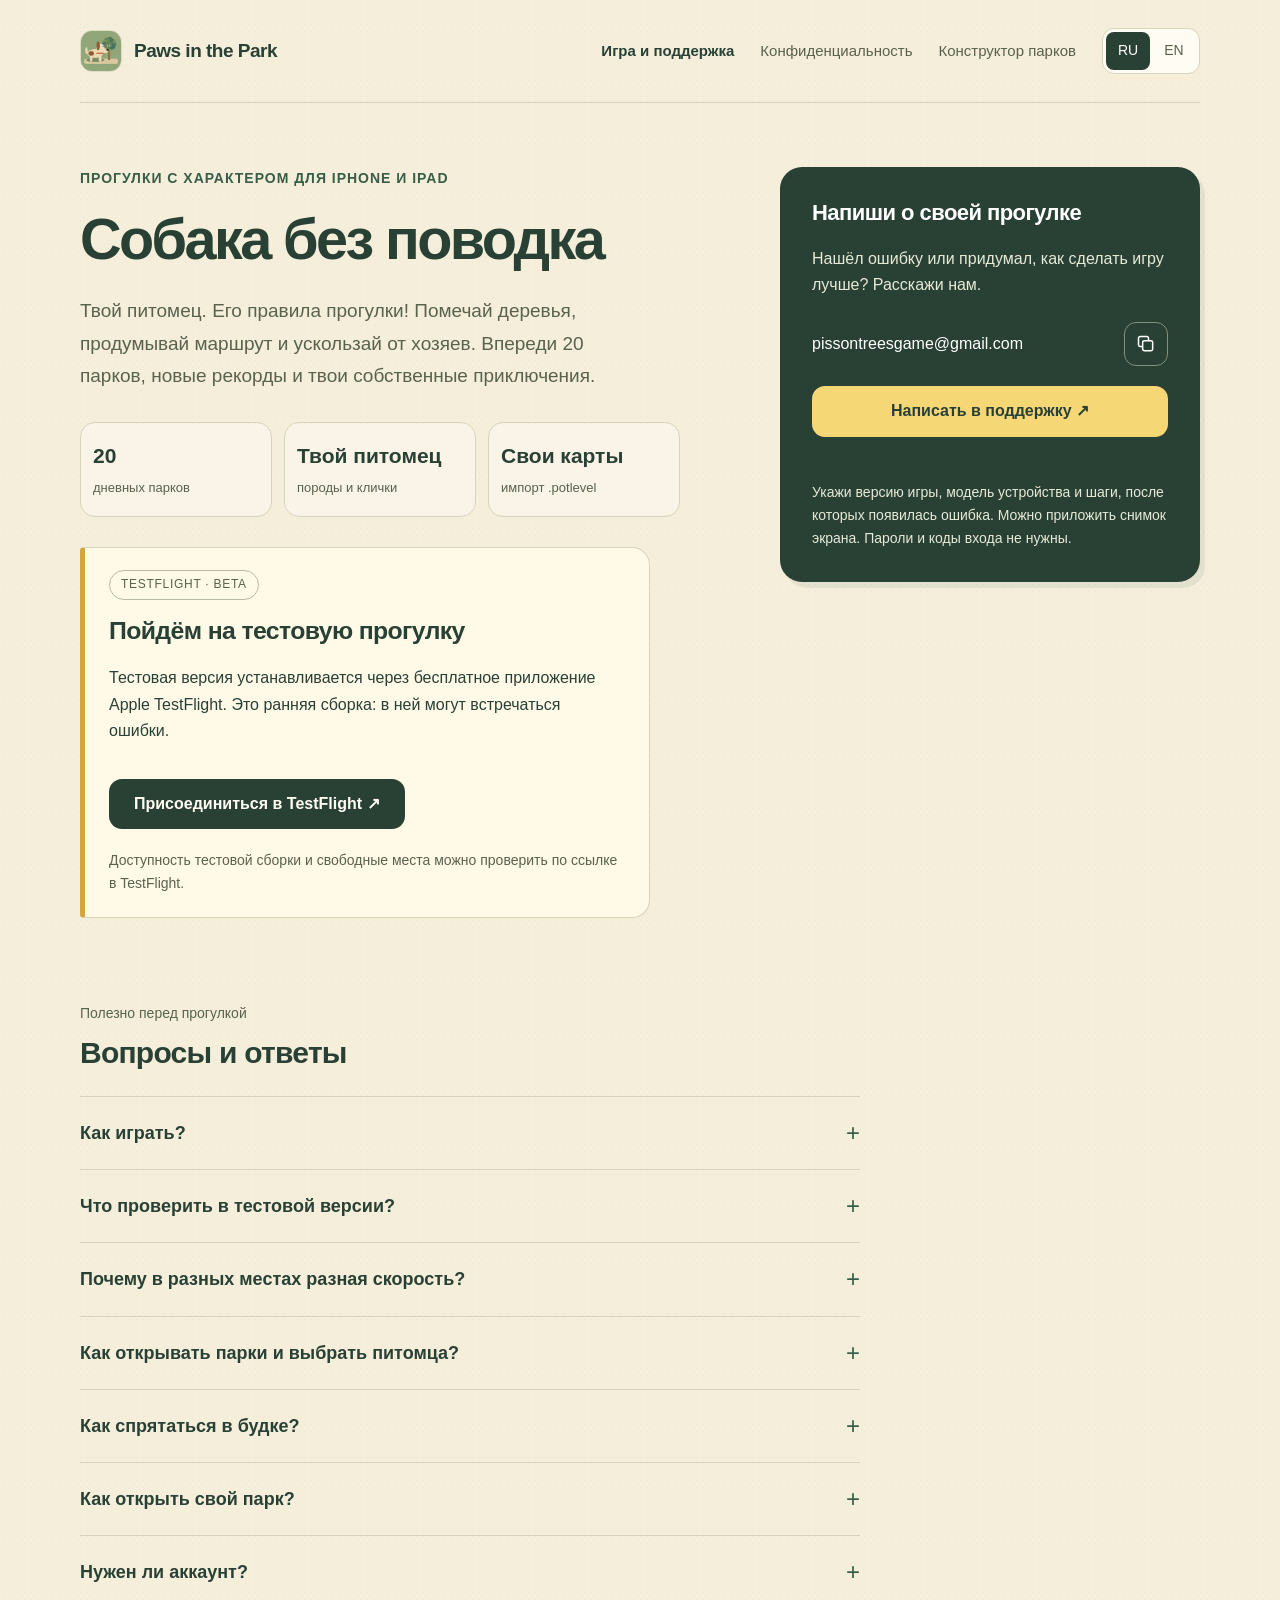
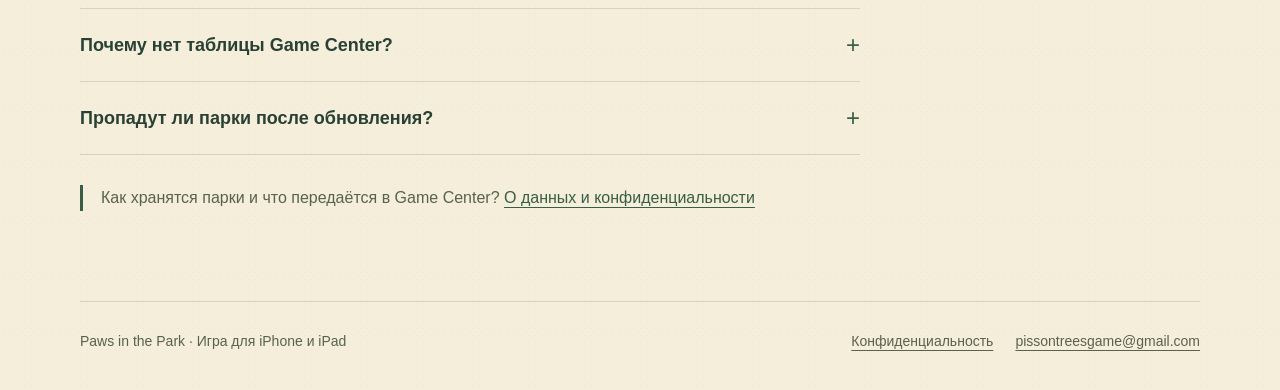
==== commit 6d3831dc: "Refresh gameplay copy and correct doghouse and park import instructions" ====
--- a/docs/index.html
+++ b/docs/index.html
@@ -1,2 +1,2 @@
 <!doctype html>
-<html lang="ru"><head><meta charset="utf-8"><meta name="viewport" content="width=device-width,initial-scale=1"><meta name="color-scheme" content="light"><meta name="theme-color" content="#294035"><title>Собака без поводка · Paws in the Park</title><meta name="description" content="Paws in the Park для iPhone и iPad: игра, TestFlight, помощь и конфиденциальность."><meta name="referrer" content="strict-origin-when-cross-origin"><link rel="canonical" href="https://travinov.github.io/piss-on-trees-support/"><link rel="alternate" hreflang="ru" href="https://travinov.github.io/piss-on-trees-support/"><link rel="alternate" hreflang="en" href="https://travinov.github.io/piss-on-trees-support/en/"><link rel="icon" type="image/png" href="./assets/app-icon.png"><link rel="apple-touch-icon" href="./assets/app-icon.png"><link rel="stylesheet" href="./assets/site.css"><script src="./assets/site.js" defer></script></head><body><a class="skip" href="#main">Перейти к содержимому</a><div class="wrap"><header class="header"><a class="brand" href="./"><img src="./assets/app-icon.png" alt="" width="42" height="42">Paws in the Park</a><nav class="nav" aria-label="Основная навигация"><a href="./" aria-current="page">Игра и поддержка</a><a href="./privacy/">Конфиденциальность</a><a href="./editor/">Конструктор парков</a><div class="languages" aria-label="Язык сайта"><a href="./" lang="ru" hreflang="ru" aria-label="Русский" aria-current="true">RU</a><a href="./en/" lang="en" hreflang="en" aria-label="English">EN</a></div></nav></header><main id="main"><div class="intro"><div><p class="eyebrow">Бумажные приключения для iPhone и iPad</p><h1>Собака без поводка</h1><p class="lead">Убегай от хозяина, помечай деревья и находи свой путь через парк. Здесь — помощь с игрой и приглашение в тестирование.</p><div class="features"><div class="feature"><strong>20</strong><span>дневных парков</span></div><div class="feature"><strong>Твой питомец</strong><span>породы и клички</span></div><div class="feature"><strong>Свои карты</strong><span>импорт .potlevel</span></div></div><section class="beta" aria-labelledby="beta-title"><span class="badge">TestFlight · beta</span><h2 id="beta-title">Пойдём на тестовую прогулку</h2><p>Тестовая версия устанавливается через бесплатное приложение Apple TestFlight. Это ранняя сборка: в ней могут встречаться ошибки.</p><a class="primary" href="https://testflight.apple.com/join/24CvPr5D">Присоединиться в TestFlight ↗</a><p class="privacy-state">Внешняя тестовая сборка ожидает допуска Apple. Ссылка не гарантирует возможность установки до завершения проверки.</p></section></div><aside class="contact" aria-labelledby="contact-title"><h2 id="contact-title">Напиши о своей прогулке</h2><p>Нашёл ошибку или придумал, как сделать игру лучше? Расскажи нам.</p><div class="email-line"><a class="email" href="mailto:pissontreesgame@gmail.com?subject=Paws%20in%20the%20Park%20%E2%80%94%20%D0%BE%D0%B1%D1%80%D0%B0%D1%82%D0%BD%D0%B0%D1%8F%20%D1%81%D0%B2%D1%8F%D0%B7%D1%8C&amp;body=%D0%97%D0%B4%D1%80%D0%B0%D0%B2%D1%81%D1%82%D0%B2%D1%83%D0%B9%D1%82%D0%B5%21%0D%0A%0D%0A%D0%A7%D1%82%D0%BE%20%D0%BF%D1%80%D0%BE%D0%B8%D0%B7%D0%BE%D1%88%D0%BB%D0%BE%3A%0D%0A%0D%0A%D0%A7%D1%82%D0%BE%20%D0%BE%D0%B6%D0%B8%D0%B4%D0%B0%D0%BB%D0%BE%D1%81%D1%8C%3A%0D%0A%0D%0A%D0%92%D0%B5%D1%80%D1%81%D0%B8%D1%8F%20%D0%B8%D0%B3%D1%80%D1%8B%20%D0%B8%20%D0%BD%D0%BE%D0%BC%D0%B5%D1%80%20%D1%81%D0%B1%D0%BE%D1%80%D0%BA%D0%B8%3A%0D%0A%D0%9C%D0%BE%D0%B4%D0%B5%D0%BB%D1%8C%20%D1%83%D1%81%D1%82%D1%80%D0%BE%D0%B9%D1%81%D1%82%D0%B2%D0%B0%20%D0%B8%20%D0%B2%D0%B5%D1%80%D1%81%D0%B8%D1%8F%20iOS%3A%0D%0A">pissontreesgame<wbr>@gmail.com</a><button class="copy" type="button" data-copy-email="pissontreesgame@gmail.com" data-success="Адрес скопирован" data-fallback="Выдели адрес и скопируй его вручную." aria-label="Скопировать email" aria-describedby="copy-status"><svg viewBox="0 0 24 24" aria-hidden="true"><rect x="8" y="8" width="12" height="12" rx="2"/><path d="M15 8V5a2 2 0 0 0-2-2H5a2 2 0 0 0-2 2v8a2 2 0 0 0 2 2h3"/></svg></button></div><a class="primary" href="mailto:pissontreesgame@gmail.com?subject=Paws%20in%20the%20Park%20%E2%80%94%20%D0%BE%D0%B1%D1%80%D0%B0%D1%82%D0%BD%D0%B0%D1%8F%20%D1%81%D0%B2%D1%8F%D0%B7%D1%8C&amp;body=%D0%97%D0%B4%D1%80%D0%B0%D0%B2%D1%81%D1%82%D0%B2%D1%83%D0%B9%D1%82%D0%B5%21%0D%0A%0D%0A%D0%A7%D1%82%D0%BE%20%D0%BF%D1%80%D0%BE%D0%B8%D0%B7%D0%BE%D1%88%D0%BB%D0%BE%3A%0D%0A%0D%0A%D0%A7%D1%82%D0%BE%20%D0%BE%D0%B6%D0%B8%D0%B4%D0%B0%D0%BB%D0%BE%D1%81%D1%8C%3A%0D%0A%0D%0A%D0%92%D0%B5%D1%80%D1%81%D0%B8%D1%8F%20%D0%B8%D0%B3%D1%80%D1%8B%20%D0%B8%20%D0%BD%D0%BE%D0%BC%D0%B5%D1%80%20%D1%81%D0%B1%D0%BE%D1%80%D0%BA%D0%B8%3A%0D%0A%D0%9C%D0%BE%D0%B4%D0%B5%D0%BB%D1%8C%20%D1%83%D1%81%D1%82%D1%80%D0%BE%D0%B9%D1%81%D1%82%D0%B2%D0%B0%20%D0%B8%20%D0%B2%D0%B5%D1%80%D1%81%D0%B8%D1%8F%20iOS%3A%0D%0A">Написать в поддержку ↗</a><span id="copy-status" class="copy-status" role="status" aria-live="polite"></span><p class="small">Укажи версию игры, модель iPhone и шаги, после которых появилась ошибка. Можно приложить снимок экрана. Пароли и коды входа не нужны.</p></aside></div><section class="faq" aria-labelledby="faq-title"><p class="section-label">Полезно перед прогулкой</p><h2 id="faq-title">Вопросы и ответы</h2><details><summary>Как играть?</summary><div class="answer"><ol><li>Выбери «На прогулку!» и начни прогулку.</li><li>Веди пальцем в левой зоне джойстика или выбери кнопки направления в настройках. Подойди к дереву и нажми «Пометить». Помеченное дерево закрывает проход — оставь себе выход.</li><li>Отметь все деревья и избегай хозяев с поводками. Деревья тоже меняют положение.</li></ol></div></details><details><summary>Что проверить в тестовой версии?</summary><div class="answer"><p>Попробуй джойстик и кнопки направления, повороты, отметку деревьев, погоню, паузу и продолжение прогулки. Проверь открытие следующих парков, выбор породы и клички, музыку и эффекты. В парке с будкой попробуй укрытие и выход из него.</p><p>Для ошибки полезны номер парка, версия сборки, шаги воспроизведения и снимок экрана.</p></div></details><details><summary>Почему в разных местах разная скорость?</summary><div class="answer"><p>Покрытия дорожек по-разному влияют на движение. В настройках можно отдельно изменить базовую скорость собаки: это не меняет темп хозяев, деревьев и усложнение парков.</p></div></details><details><summary>Как открывать парки и выбрать питомца?</summary><div class="answer"><p>В стартовом наборе 20 дневных парков. Пометь все деревья, чтобы открыть следующий. В настройках доступны наша собачка, корги, французский бульдог, шпиц, чихуахуа и карликовый пудель. Каждому можно дать кличку. Ночных уровней в стартовом наборе нет.</p></div></details><details><summary>Как спрятаться в будке?</summary><div class="answer"><p>В парке с будкой подойди к её входу и воспользуйся появившейся кнопкой. Пока собака прячется, хозяева теряют её и ищут случайным образом. После выхода преследование может возобновиться.</p></div></details><details><summary>Как открыть свой парк?</summary><div class="answer"><p>Сохрани файл <code>.potlevel</code> в «Файлы» на iPhone и открой его в Paws in the Park. Импортированные карты доступны в разделе «Мои парки».</p><p>Изображения и элементы карты хранятся на устройстве. Ссылка на элементе откроется только после предупреждения с адресом и твоего подтверждения.</p></div></details><details><summary>Нужен ли аккаунт?</summary><div class="answer"><p>Для прогулок регистрация в игре не нужна. Game Center подключается отдельно в «Рекордах» и не обязателен для локальной игры.</p></div></details><details><summary>Почему нет таблицы Game Center?</summary><div class="answer"><p>Онлайн-таблица ещё проходит настройку и приёмку. Её доступность зависит от сборки и сервиса Apple. Игра показывает сообщение, если таблица недоступна. Локальные рекорды работают независимо.</p></div></details><details><summary>Пропадут ли парки после обновления?</summary><div class="answer"><p>Обычное обновление рассчитано на сохранение локальных парков и прогресса. Сохраняй исходные файлы своих карт отдельно. Удаление приложения с устройства может удалить его локальные данные.</p></div></details></section><p class="note">Как хранятся парки и что передаётся в Game Center? <a href="./privacy/">О данных и конфиденциальности</a></p></main><footer class="footer"><p>Paws in the Park · Игра для iPhone и iPad</p><div class="footer-links"><a href="./privacy/">Конфиденциальность</a><a href="mailto:pissontreesgame@gmail.com">pissontreesgame@gmail.com</a></div></footer></div></body></html>
+<html lang="ru"><head><meta charset="utf-8"><meta name="viewport" content="width=device-width,initial-scale=1"><meta name="color-scheme" content="light"><meta name="theme-color" content="#294035"><title>Собака без поводка · Paws in the Park</title><meta name="description" content="Paws in the Park для iPhone и iPad: игра, TestFlight, помощь и конфиденциальность."><meta name="referrer" content="strict-origin-when-cross-origin"><link rel="canonical" href="https://travinov.github.io/piss-on-trees-support/"><link rel="alternate" hreflang="ru" href="https://travinov.github.io/piss-on-trees-support/"><link rel="alternate" hreflang="en" href="https://travinov.github.io/piss-on-trees-support/en/"><link rel="icon" type="image/png" href="./assets/app-icon.png"><link rel="apple-touch-icon" href="./assets/app-icon.png"><link rel="stylesheet" href="./assets/site.css"><script src="./assets/site.js" defer></script></head><body><a class="skip" href="#main">Перейти к содержимому</a><div class="wrap"><header class="header"><a class="brand" href="./"><img src="./assets/app-icon.png" alt="" width="42" height="42">Paws in the Park</a><nav class="nav" aria-label="Основная навигация"><a href="./" aria-current="page">Игра и поддержка</a><a href="./privacy/">Конфиденциальность</a><a href="./editor/">Конструктор парков</a><div class="languages" aria-label="Язык сайта"><a href="./" lang="ru" hreflang="ru" aria-label="Русский" aria-current="true">RU</a><a href="./en/" lang="en" hreflang="en" aria-label="English">EN</a></div></nav></header><main id="main"><div class="intro"><div><p class="eyebrow">Прогулки с характером для iPhone и iPad</p><h1>Собака без поводка</h1><p class="lead">Твой питомец. Его правила прогулки! Помечай деревья, продумывай маршрут и ускользай от хозяев. Впереди 20 парков, новые рекорды и твои собственные приключения.</p><div class="features"><div class="feature"><strong>20</strong><span>дневных парков</span></div><div class="feature"><strong>Твой питомец</strong><span>породы и клички</span></div><div class="feature"><strong>Свои карты</strong><span>импорт .potlevel</span></div></div><section class="beta" aria-labelledby="beta-title"><span class="badge">TestFlight · beta</span><h2 id="beta-title">Пойдём на тестовую прогулку</h2><p>Тестовая версия устанавливается через бесплатное приложение Apple TestFlight. Это ранняя сборка: в ней могут встречаться ошибки.</p><a class="primary" href="https://testflight.apple.com/join/24CvPr5D">Присоединиться в TestFlight ↗</a><p class="privacy-state">Доступность тестовой сборки и свободные места можно проверить по ссылке в TestFlight.</p></section></div><aside class="contact" aria-labelledby="contact-title"><h2 id="contact-title">Напиши о своей прогулке</h2><p>Нашёл ошибку или придумал, как сделать игру лучше? Расскажи нам.</p><div class="email-line"><a class="email" href="mailto:pissontreesgame@gmail.com?subject=Paws%20in%20the%20Park%20%E2%80%94%20%D0%BE%D0%B1%D1%80%D0%B0%D1%82%D0%BD%D0%B0%D1%8F%20%D1%81%D0%B2%D1%8F%D0%B7%D1%8C&amp;body=%D0%97%D0%B4%D1%80%D0%B0%D0%B2%D1%81%D1%82%D0%B2%D1%83%D0%B9%D1%82%D0%B5%21%0D%0A%0D%0A%D0%A7%D1%82%D0%BE%20%D0%BF%D1%80%D0%BE%D0%B8%D0%B7%D0%BE%D1%88%D0%BB%D0%BE%3A%0D%0A%0D%0A%D0%A7%D1%82%D0%BE%20%D0%BE%D0%B6%D0%B8%D0%B4%D0%B0%D0%BB%D0%BE%D1%81%D1%8C%3A%0D%0A%0D%0A%D0%92%D0%B5%D1%80%D1%81%D0%B8%D1%8F%20%D0%B8%D0%B3%D1%80%D1%8B%20%D0%B8%20%D0%BD%D0%BE%D0%BC%D0%B5%D1%80%20%D1%81%D0%B1%D0%BE%D1%80%D0%BA%D0%B8%3A%0D%0A%D0%9C%D0%BE%D0%B4%D0%B5%D0%BB%D1%8C%20%D1%83%D1%81%D1%82%D1%80%D0%BE%D0%B9%D1%81%D1%82%D0%B2%D0%B0%20%D0%B8%20%D0%B2%D0%B5%D1%80%D1%81%D0%B8%D1%8F%20iOS%3A%0D%0A">pissontreesgame<wbr>@gmail.com</a><button class="copy" type="button" data-copy-email="pissontreesgame@gmail.com" data-success="Адрес скопирован" data-fallback="Выдели адрес и скопируй его вручную." aria-label="Скопировать email" aria-describedby="copy-status"><svg viewBox="0 0 24 24" aria-hidden="true"><rect x="8" y="8" width="12" height="12" rx="2"/><path d="M15 8V5a2 2 0 0 0-2-2H5a2 2 0 0 0-2 2v8a2 2 0 0 0 2 2h3"/></svg></button></div><a class="primary" href="mailto:pissontreesgame@gmail.com?subject=Paws%20in%20the%20Park%20%E2%80%94%20%D0%BE%D0%B1%D1%80%D0%B0%D1%82%D0%BD%D0%B0%D1%8F%20%D1%81%D0%B2%D1%8F%D0%B7%D1%8C&amp;body=%D0%97%D0%B4%D1%80%D0%B0%D0%B2%D1%81%D1%82%D0%B2%D1%83%D0%B9%D1%82%D0%B5%21%0D%0A%0D%0A%D0%A7%D1%82%D0%BE%20%D0%BF%D1%80%D0%BE%D0%B8%D0%B7%D0%BE%D1%88%D0%BB%D0%BE%3A%0D%0A%0D%0A%D0%A7%D1%82%D0%BE%20%D0%BE%D0%B6%D0%B8%D0%B4%D0%B0%D0%BB%D0%BE%D1%81%D1%8C%3A%0D%0A%0D%0A%D0%92%D0%B5%D1%80%D1%81%D0%B8%D1%8F%20%D0%B8%D0%B3%D1%80%D1%8B%20%D0%B8%20%D0%BD%D0%BE%D0%BC%D0%B5%D1%80%20%D1%81%D0%B1%D0%BE%D1%80%D0%BA%D0%B8%3A%0D%0A%D0%9C%D0%BE%D0%B4%D0%B5%D0%BB%D1%8C%20%D1%83%D1%81%D1%82%D1%80%D0%BE%D0%B9%D1%81%D1%82%D0%B2%D0%B0%20%D0%B8%20%D0%B2%D0%B5%D1%80%D1%81%D0%B8%D1%8F%20iOS%3A%0D%0A">Написать в поддержку ↗</a><span id="copy-status" class="copy-status" role="status" aria-live="polite"></span><p class="small">Укажи версию игры, модель устройства и шаги, после которых появилась ошибка. Можно приложить снимок экрана. Пароли и коды входа не нужны.</p></aside></div><section class="faq" aria-labelledby="faq-title"><p class="section-label">Полезно перед прогулкой</p><h2 id="faq-title">Вопросы и ответы</h2><details><summary>Как играть?</summary><div class="answer"><ol><li>Выбери «На прогулку!» и начни прогулку.</li><li>Веди пальцем в левой зоне джойстика или выбери кнопки направления в настройках. Подойди к дереву и нажми «Пометить». Помеченное дерево закрывает проход — оставь себе выход.</li><li>Пометь все деревья и избегай хозяев с поводками. Деревья тоже меняют положение.</li></ol></div></details><details><summary>Что проверить в тестовой версии?</summary><div class="answer"><p>Попробуй джойстик и кнопки направления, повороты, отметку деревьев, погоню, паузу и продолжение прогулки. Проверь открытие следующих парков, выбор породы и клички, музыку и эффекты. В парке с будкой попробуй укрытие и выход из него.</p><p>Для ошибки полезны номер парка, версия сборки, шаги воспроизведения и снимок экрана.</p></div></details><details><summary>Почему в разных местах разная скорость?</summary><div class="answer"><p>Покрытия дорожек по-разному влияют на движение. В настройках можно отдельно изменить базовую скорость собаки: это не меняет темп хозяев, деревьев и усложнение парков.</p></div></details><details><summary>Как открывать парки и выбрать питомца?</summary><div class="answer"><p>В стартовом наборе 20 дневных парков. Пометь все деревья, чтобы открыть следующий. В настройках доступны наша собачка, корги, французский бульдог, шпиц, чихуахуа и карликовый пудель. Каждому можно дать кличку. Следующий парк открывается после победы в предыдущем.</p></div></details><details><summary>Как спрятаться в будке?</summary><div class="answer"><p>Если в парке есть будка, зайди в неё по дорожке — хозяева потеряют собаку из виду. Чтобы продолжить прогулку, выйди обратно. Снаружи погоня может возобновиться.</p></div></details><details><summary>Как открыть свой парк?</summary><div class="answer"><p>Создай маршрут в <a href="./editor/">конструкторе парков</a> или получи готовый парк от друга. Сохрани файл <code>.potlevel</code> в «Файлы» на iPhone или iPad. В игре открой «Мои парки» → «Загрузить парк» и выбери файл. Подробная инструкция есть в разделе FAQ.</p><p>Изображения и элементы карты хранятся на устройстве. Ссылка на элементе откроется только после предупреждения с адресом и твоего подтверждения.</p></div></details><details><summary>Нужен ли аккаунт?</summary><div class="answer"><p>Для прогулок регистрация в игре не нужна. Game Center подключается отдельно в «Рекордах» и не обязателен для локальной игры.</p></div></details><details><summary>Почему нет таблицы Game Center?</summary><div class="answer"><p>Для онлайн-рекордов подключи Game Center в разделе «Рекорды». Если таблица недоступна, проверь интернет и попробуй позже. Можно продолжать прогулку: результаты сохраняются на устройстве.</p></div></details><details><summary>Пропадут ли парки после обновления?</summary><div class="answer"><p>Обычное обновление рассчитано на сохранение локальных парков и прогресса. Сохраняй исходные файлы своих карт отдельно. Удаление приложения с устройства может удалить его локальные данные.</p></div></details></section><p class="note">Как хранятся парки и что передаётся в Game Center? <a href="./privacy/">О данных и конфиденциальности</a></p></main><footer class="footer"><p>Paws in the Park · Игра для iPhone и iPad</p><div class="footer-links"><a href="./privacy/">Конфиденциальность</a><a href="mailto:pissontreesgame@gmail.com">pissontreesgame@gmail.com</a></div></footer></div></body></html>
